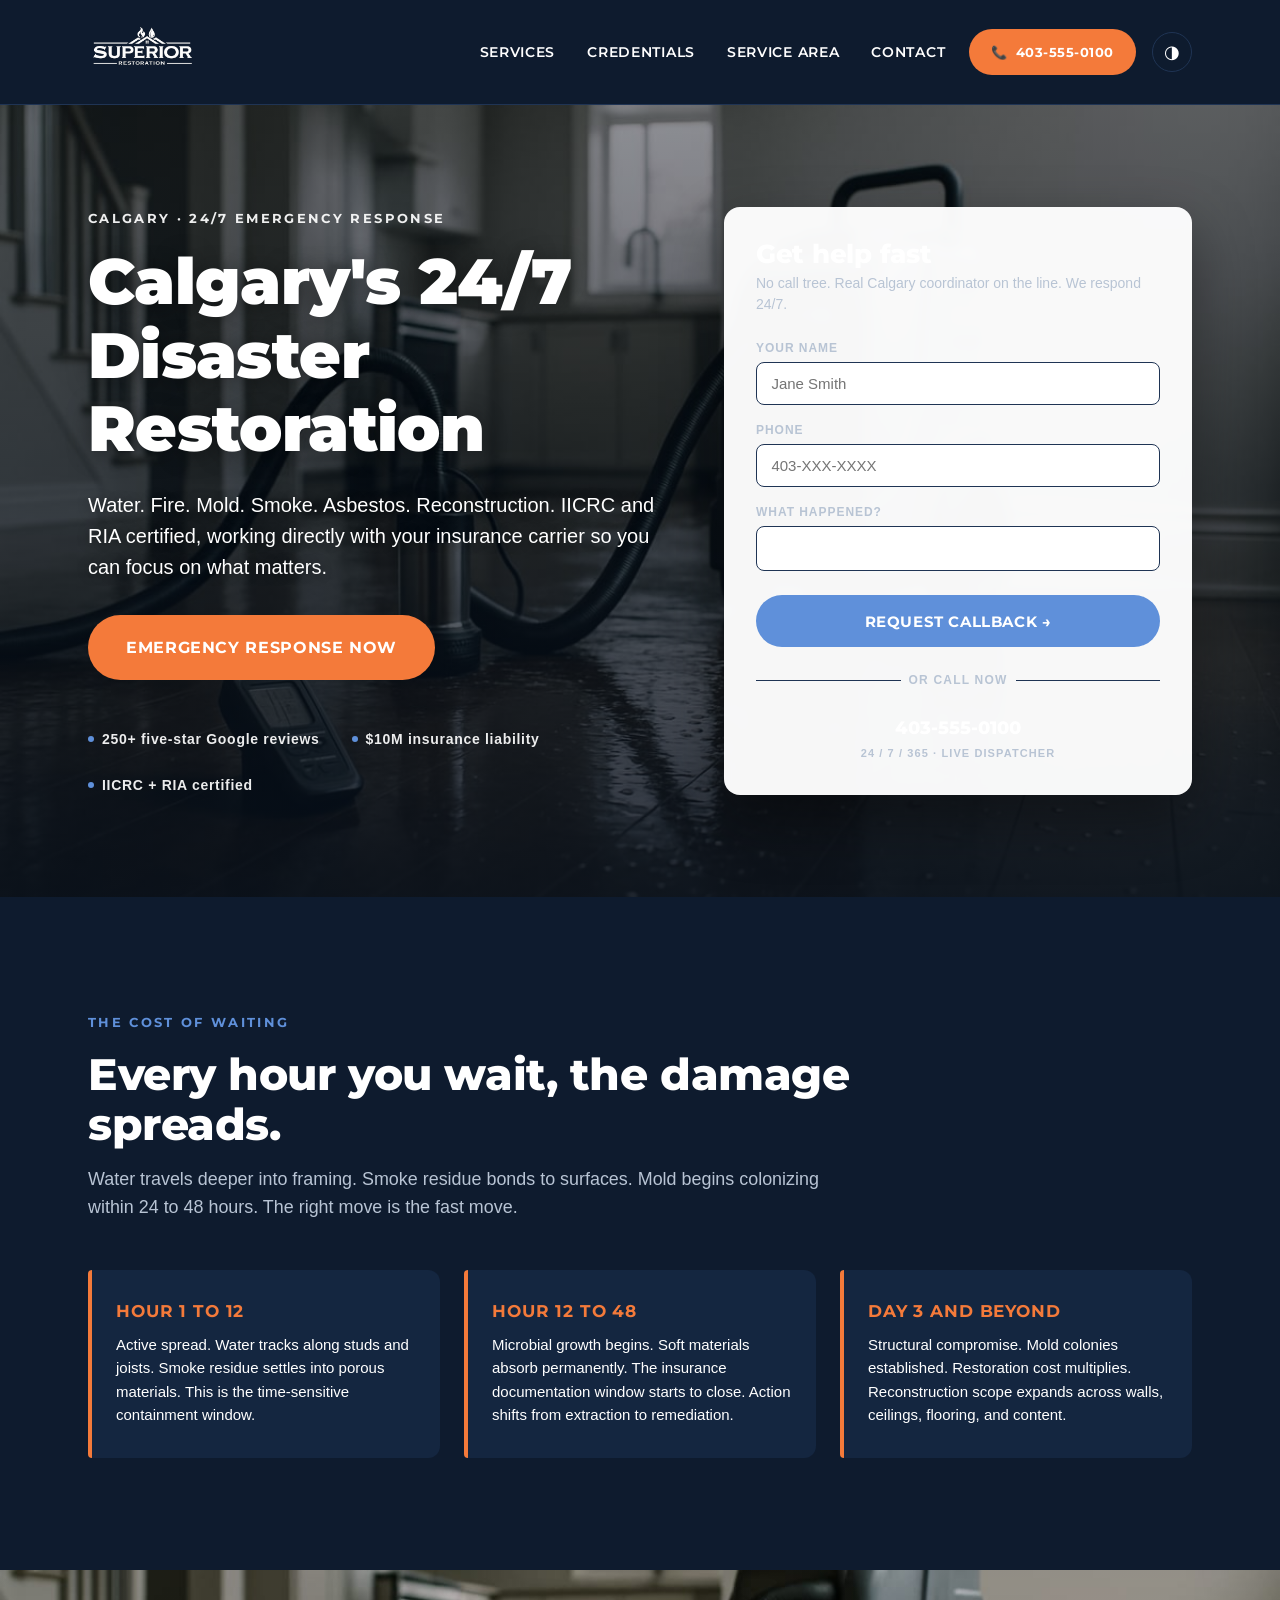
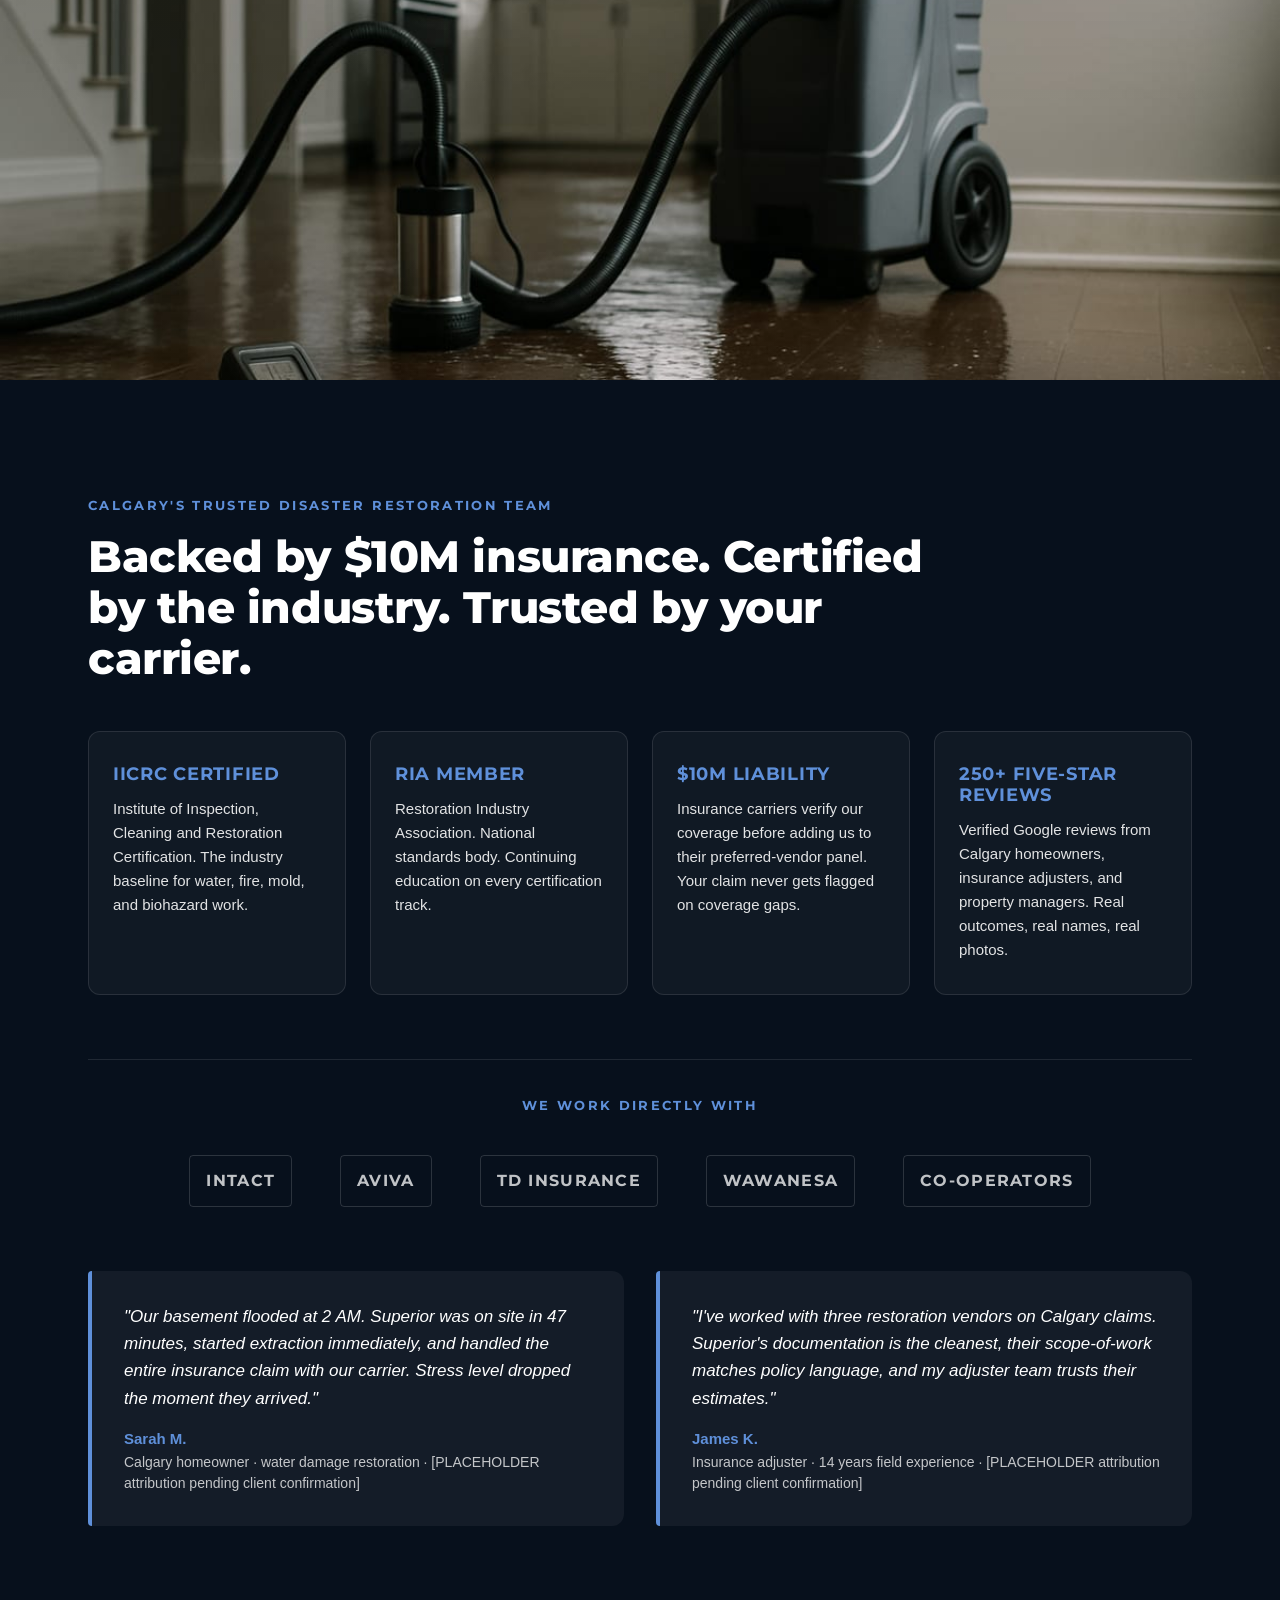
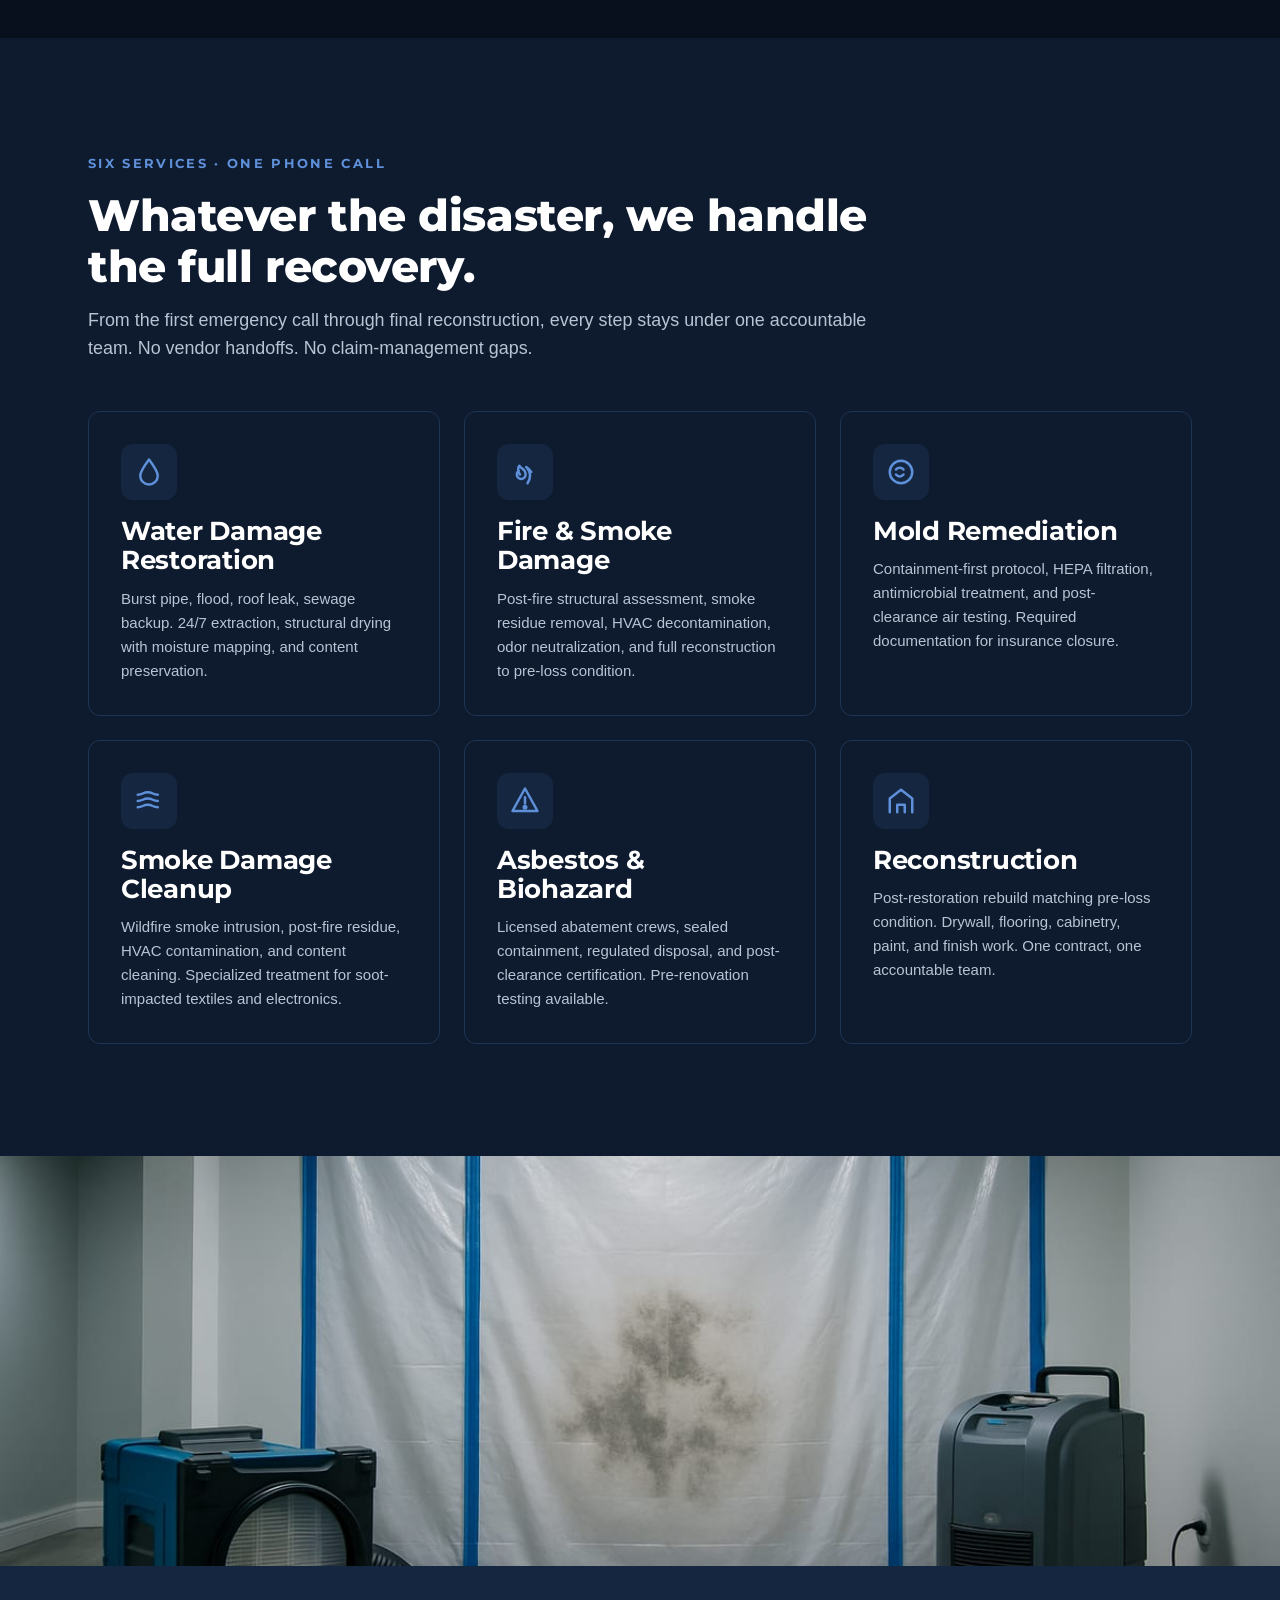
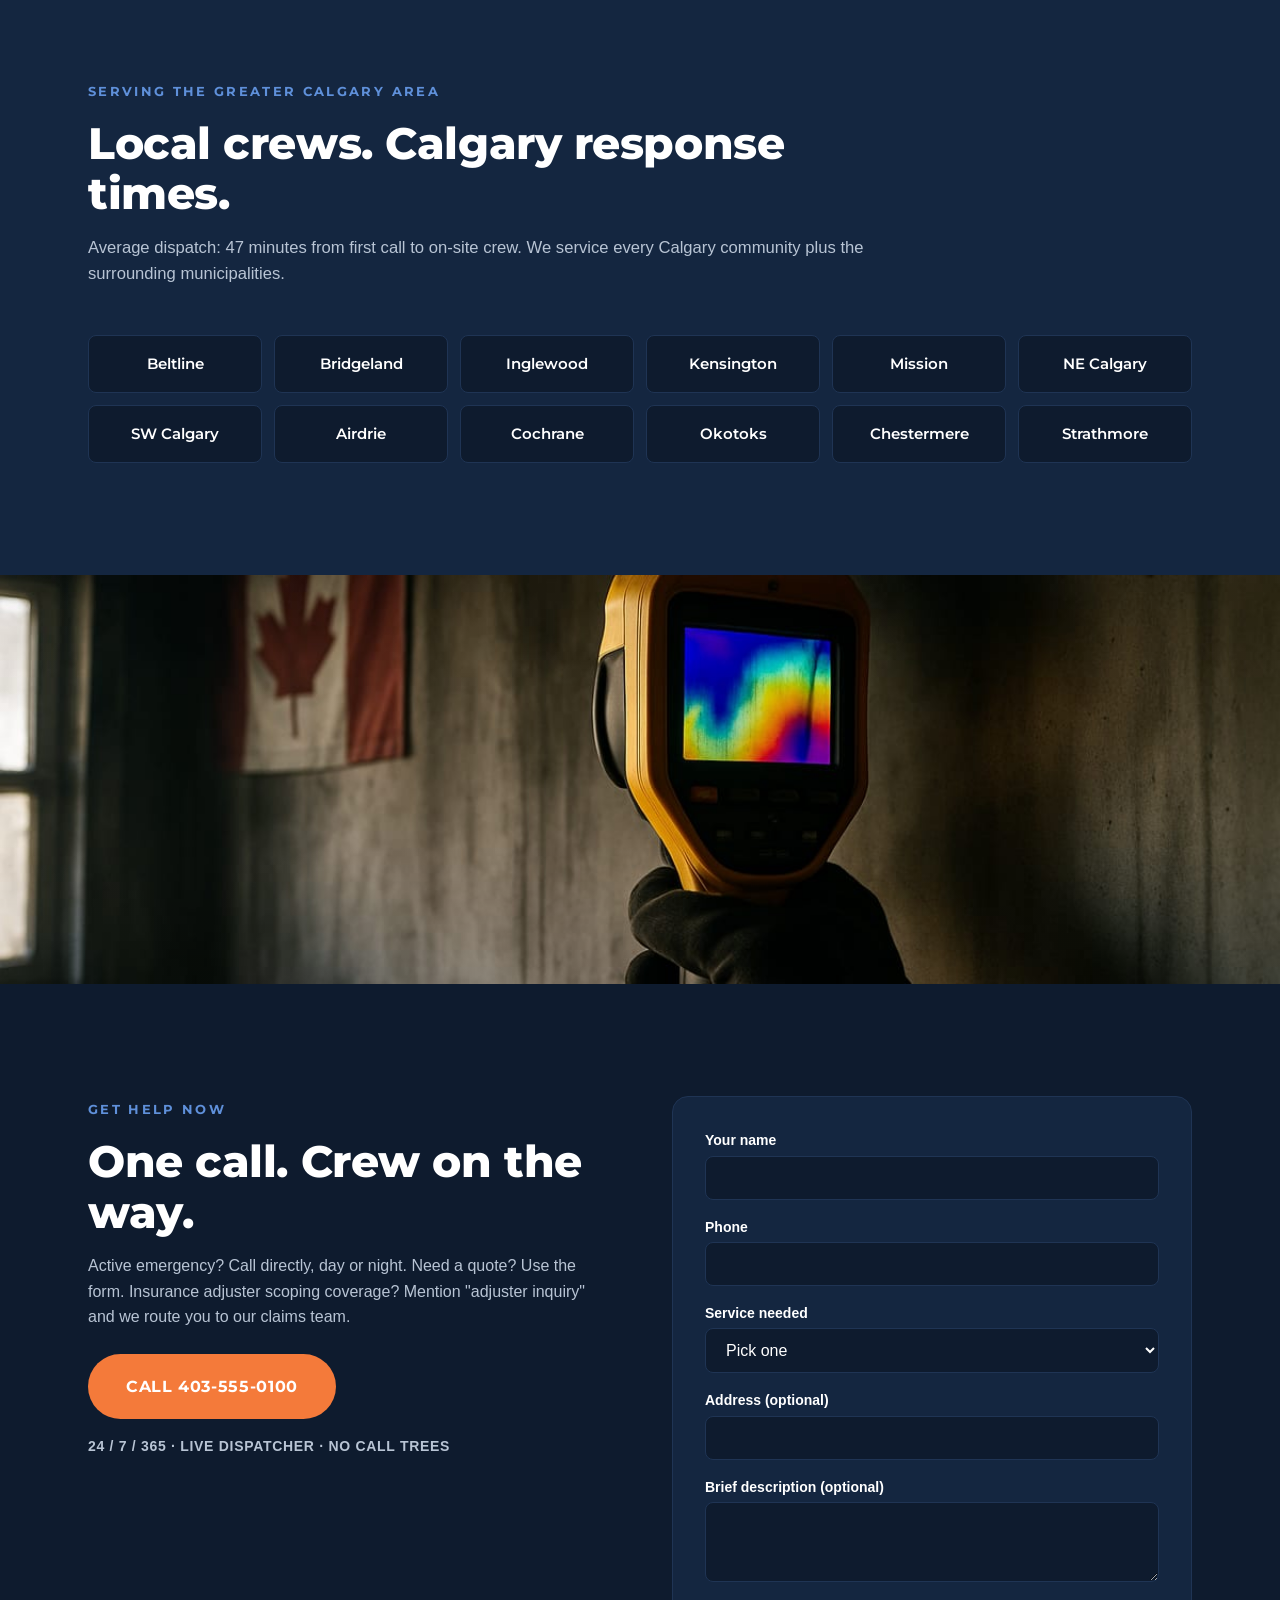
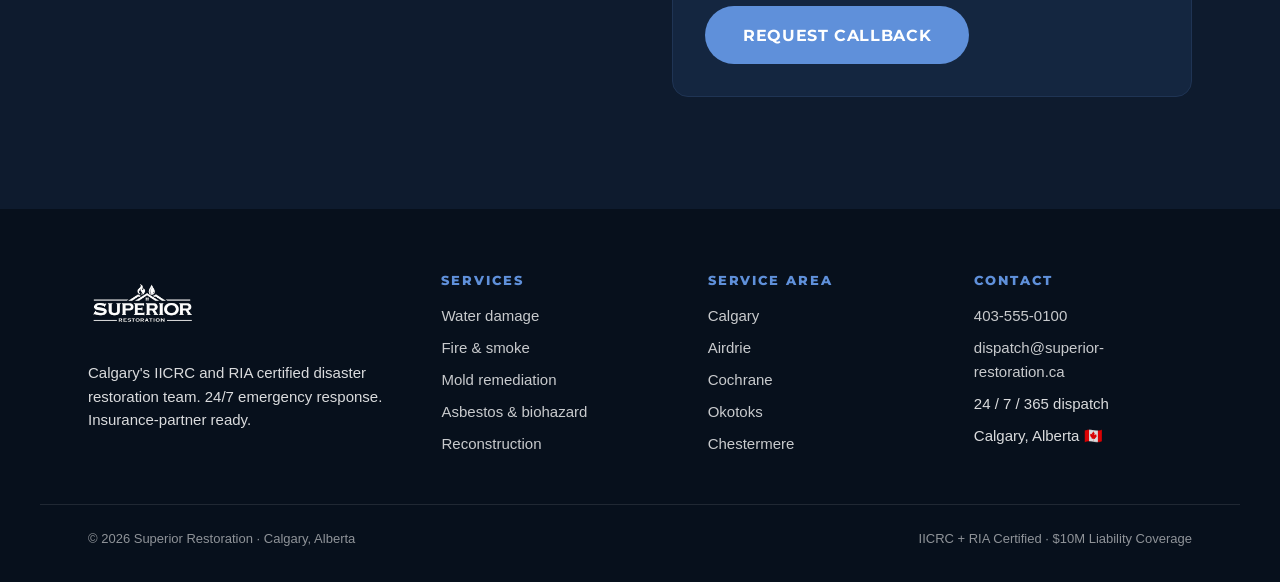
==== styles/direction-01-fullscreen-hero/dark.html @ 26d1ed57 "Superior Restoration · Direction 1 v3 · LTL Creative homepage direction review 3 directions (Full-Sc" ====
<!DOCTYPE html>
<!--
  Superior Restoration · Direction 1 · A07 Full-Screen Hero · DARK MODE
  S20 skeleton-first build · video hero references sister-brand placeholder
  Fresh Veo restoration-scene loop replaces hero video before deploy (Del review gate per L-024)
-->
<html lang="en" data-mode="dark">
<head>
  <meta charset="utf-8">
  <meta name="viewport" content="width=device-width, initial-scale=1">
  <meta name="theme-color" content="#0E1B2E">

  <title>Calgary's 24/7 Disaster Restoration | Superior Restoration</title>
  <meta name="description" content="Calgary's IICRC + RIA certified disaster restoration team. 24/7 water, fire, mold, and biohazard response. We work directly with your insurance carrier. Call now.">
  <link rel="canonical" href="https://superior-restoration.ca/">

  <!-- Open Graph -->
  <meta property="og:type" content="website">
  <meta property="og:url" content="https://superior-restoration.ca/">
  <meta property="og:title" content="Calgary's 24/7 Disaster Restoration | Superior Restoration">
  <meta property="og:description" content="IICRC + RIA certified. $10M insurance liability. We work directly with your carrier. 24/7 emergency response across Calgary.">
  <meta property="og:image" content="https://superior-restoration.ca/og-image.jpg">

  <!-- Twitter Card -->
  <meta name="twitter:card" content="summary_large_image">
  <meta name="twitter:title" content="Calgary's 24/7 Disaster Restoration | Superior Restoration">
  <meta name="twitter:description" content="IICRC + RIA certified disaster restoration. 24/7 response across Calgary. Insurance-partner ready.">
  <meta name="twitter:image" content="https://superior-restoration.ca/og-image.jpg">

  <!-- Schema.org LocalBusiness -->
  <script type="application/ld+json">
  {
    "@context": "https://schema.org",
    "@type": "LocalBusiness",
    "name": "Superior Restoration",
    "image": "https://superior-restoration.ca/og-image.jpg",
    "url": "https://superior-restoration.ca/",
    "telephone": "+1-403-555-0100",
    "address": {
      "@type": "PostalAddress",
      "addressLocality": "Calgary",
      "addressRegion": "AB",
      "addressCountry": "CA"
    },
    "areaServed": ["Calgary", "Airdrie", "Cochrane", "Okotoks", "Chestermere", "Strathmore"],
    "aggregateRating": {
      "@type": "AggregateRating",
      "ratingValue": "4.9",
      "reviewCount": "250"
    },
    "openingHoursSpecification": {
      "@type": "OpeningHoursSpecification",
      "dayOfWeek": ["Monday","Tuesday","Wednesday","Thursday","Friday","Saturday","Sunday"],
      "opens": "00:00",
      "closes": "23:59"
    }
  }
  </script>

  <link rel="preconnect" href="https://fonts.googleapis.com">
  <link rel="preconnect" href="https://fonts.gstatic.com" crossorigin>
  <link rel="stylesheet" href="dark-tokens.css">
  <link rel="stylesheet" href="shared.css">
</head>
<body>

  <!-- HEADER -->
  <header class="site-header">
    <div class="container site-header__inner">
      <a href="/" class="logo-link" aria-label="Superior Restoration home">
        <img src="../../Logos/superior-restoration-logo-white.png" alt="Superior Restoration" loading="eager">
      </a>
      <nav class="site-nav" aria-label="Primary">
        <a href="#services">Services</a>
        <a href="#proof">Credentials</a>
        <a href="#evidence">Service Area</a>
        <a href="#contact">Contact</a>
      </nav>
      <div class="header-actions">
        <a href="tel:+14035550100" class="btn btn-emergency" aria-label="Call emergency line">
          <span aria-hidden="true">📞</span><span class="btn-label">403-555-0100</span>
        </a>
        <button class="mode-toggle" type="button" aria-label="Toggle light or dark mode">◑</button>
      </div>
    </div>
  </header>

  <main>

    <!-- SECTION 1 · HOOK (Full-screen video hero) -->
    <section class="hero" aria-label="Hero">
      <!--
        SKELETON-FIRST: hero references sister-brand video for local review only.
        Fresh Veo-generated Calgary restoration scene replaces this before deploy.
      -->
      <video class="hero__video" autoplay muted playsinline loop aria-hidden="true"
             poster="../../Images/d01-inline-water.jpg">
        <source src="../../Images/d01-hero-restoration.mp4" type="video/mp4">
      </video>
      <div class="hero__overlay" aria-hidden="true"></div>

      <div class="hero__inner container">
        <div class="hero__copy">
          <span class="eyebrow">Calgary · 24/7 Emergency Response</span>
          <h1>Calgary's 24/7 Disaster Restoration</h1>
          <p class="hero__sub">Water. Fire. Mold. Smoke. Asbestos. Reconstruction. IICRC and RIA certified, working directly with your insurance carrier so you can focus on what matters.</p>
          <div class="hero__cta">
            <a href="tel:+14035550100" class="btn btn-emergency btn-lg">Emergency Response Now</a>
          </div>
          <div class="hero__trust">
            <span>250+ five-star Google reviews</span>
            <span>$10M insurance liability</span>
            <span>IICRC + RIA certified</span>
          </div>
        </div>

        <form class="hero__form-card" aria-label="Quick request form">
          <div>
            <h2>Get help fast</h2>
            <p class="form-lead">No call tree. Real Calgary coordinator on the line. We respond 24/7.</p>
          </div>
          <label>
            <span>Your name</span>
            <input type="text" name="name" required autocomplete="name" placeholder="Jane Smith">
          </label>
          <label>
            <span>Phone</span>
            <input type="tel" name="phone" required autocomplete="tel" placeholder="403-XXX-XXXX">
          </label>
          <label>
            <span>What happened?</span>
            <select name="service" required>
              <option value="">Pick one</option>
              <option>Water damage / flood</option>
              <option>Fire / smoke damage</option>
              <option>Mold remediation</option>
              <option>Asbestos / biohazard</option>
              <option>Reconstruction only</option>
              <option>Insurance adjuster inquiry</option>
            </select>
          </label>
          <button type="submit" class="btn btn-primary">Request callback →</button>
          <div class="form-or"><span>or call now</span></div>
          <div class="form-phone">
            <a href="tel:+14035550100">403-555-0100</a>
            <small>24 / 7 / 365 · Live dispatcher</small>
          </div>
        </form>
      </div>
    </section>

    <!-- SECTION 2 · PROBLEM -->
    <section class="problem">
      <div class="container">
        <div class="problem__head">
          <span class="eyebrow">The Cost of Waiting</span>
          <h2>Every hour you wait, the damage spreads.</h2>
          <p class="problem__lead">Water travels deeper into framing. Smoke residue bonds to surfaces. Mold begins colonizing within 24 to 48 hours. The right move is the fast move.</p>
        </div>
        <div class="problem__grid">
          <div class="problem__cell">
            <h3>Hour 1 to 12</h3>
            <p>Active spread. Water tracks along studs and joists. Smoke residue settles into porous materials. This is the time-sensitive containment window.</p>
          </div>
          <div class="problem__cell">
            <h3>Hour 12 to 48</h3>
            <p>Microbial growth begins. Soft materials absorb permanently. The insurance documentation window starts to close. Action shifts from extraction to remediation.</p>
          </div>
          <div class="problem__cell">
            <h3>Day 3 and beyond</h3>
            <p>Structural compromise. Mold colonies established. Restoration cost multiplies. Reconstruction scope expands across walls, ceilings, flooring, and content.</p>
          </div>
        </div>
      </div>
    </section>

    <!-- Atmospheric band 1 · water extraction -->
    <div class="image-band image-band--water" role="img" aria-label="Professional water extraction equipment in a Calgary home interior"></div>

    <!-- SECTION 3 · PROOF (Sonic Boom reversal — runs BEFORE solution) -->
    <section class="proof" id="proof">
      <div class="container">
        <span class="eyebrow">Calgary's Trusted Disaster Restoration Team</span>
        <h2>Backed by $10M insurance. Certified by the industry. Trusted by your carrier.</h2>

        <div class="proof__grid">
          <div class="proof__credential">
            <h3>IICRC Certified</h3>
            <p>Institute of Inspection, Cleaning and Restoration Certification. The industry baseline for water, fire, mold, and biohazard work.</p>
          </div>
          <div class="proof__credential">
            <h3>RIA Member</h3>
            <p>Restoration Industry Association. National standards body. Continuing education on every certification track.</p>
          </div>
          <div class="proof__credential">
            <h3>$10M Liability</h3>
            <p>Insurance carriers verify our coverage before adding us to their preferred-vendor panel. Your claim never gets flagged on coverage gaps.</p>
          </div>
          <div class="proof__credential">
            <h3>250+ Five-Star Reviews</h3>
            <p>Verified Google reviews from Calgary homeowners, insurance adjusters, and property managers. Real outcomes, real names, real photos.</p>
          </div>
        </div>

        <div class="proof__partners">
          <span class="eyebrow">We Work Directly With</span>
          <div class="partner-row">
            <span class="partner">Intact</span>
            <span class="partner">Aviva</span>
            <span class="partner">TD Insurance</span>
            <span class="partner">Wawanesa</span>
            <span class="partner">Co-operators</span>
          </div>
        </div>

        <div class="proof__testimonials">
          <figure class="testimonial">
            <blockquote>"Our basement flooded at 2 AM. Superior was on site in 47 minutes, started extraction immediately, and handled the entire insurance claim with our carrier. Stress level dropped the moment they arrived."</blockquote>
            <figcaption>
              <strong>Sarah M.</strong>
              Calgary homeowner · water damage restoration · [PLACEHOLDER attribution pending client confirmation]
            </figcaption>
          </figure>
          <figure class="testimonial">
            <blockquote>"I've worked with three restoration vendors on Calgary claims. Superior's documentation is the cleanest, their scope-of-work matches policy language, and my adjuster team trusts their estimates."</blockquote>
            <figcaption>
              <strong>James K.</strong>
              Insurance adjuster · 14 years field experience · [PLACEHOLDER attribution pending client confirmation]
            </figcaption>
          </figure>
        </div>
      </div>
    </section>

    <!-- SECTION 4 · SOLUTION (6-service grid) -->
    <section class="services" id="services">
      <div class="container">
        <div class="services__head">
          <span class="eyebrow">Six Services · One Phone Call</span>
          <h2>Whatever the disaster, we handle the full recovery.</h2>
          <p class="problem__lead">From the first emergency call through final reconstruction, every step stays under one accountable team. No vendor handoffs. No claim-management gaps.</p>
        </div>
        <div class="services__grid">
          <article class="service-card">
            <div class="service-icon" aria-hidden="true">
              <svg viewBox="0 0 24 24" fill="none" stroke="currentColor" stroke-width="2" stroke-linecap="round" stroke-linejoin="round"><path d="M12 2c4.5 6 7 10 7 13a7 7 0 1 1-14 0c0-3 2.5-7 7-13z"/></svg>
            </div>
            <h3>Water Damage Restoration</h3>
            <p>Burst pipe, flood, roof leak, sewage backup. 24/7 extraction, structural drying with moisture mapping, and content preservation.</p>
          </article>
          <article class="service-card">
            <div class="service-icon" aria-hidden="true">
              <svg viewBox="0 0 24 24" fill="none" stroke="currentColor" stroke-width="2" stroke-linecap="round" stroke-linejoin="round"><path d="M8 14s-1.5-2-1.5-4 1-3 1-3 .5 1 2 2 3 3 3 5a3.5 3.5 0 0 1-7 0c0-2 1.5-3 1.5-3"/><path d="M14 21s2-3 2-6c0-4-3-7-3-7s2 1 4 4"/></svg>
            </div>
            <h3>Fire &amp; Smoke Damage</h3>
            <p>Post-fire structural assessment, smoke residue removal, HVAC decontamination, odor neutralization, and full reconstruction to pre-loss condition.</p>
          </article>
          <article class="service-card">
            <div class="service-icon" aria-hidden="true">
              <svg viewBox="0 0 24 24" fill="none" stroke="currentColor" stroke-width="2" stroke-linecap="round" stroke-linejoin="round"><circle cx="12" cy="12" r="9"/><path d="M8 10c1.5-2 4.5-2 6 0M8 14c1.5 2 4.5 2 6 0"/></svg>
            </div>
            <h3>Mold Remediation</h3>
            <p>Containment-first protocol, HEPA filtration, antimicrobial treatment, and post-clearance air testing. Required documentation for insurance closure.</p>
          </article>
          <article class="service-card">
            <div class="service-icon" aria-hidden="true">
              <svg viewBox="0 0 24 24" fill="none" stroke="currentColor" stroke-width="2" stroke-linecap="round" stroke-linejoin="round"><path d="M3 7c4 0 4-2 8-2s4 2 8 2M3 12c4 0 4-2 8-2s4 2 8 2M3 17c4 0 4-2 8-2s4 2 8 2"/></svg>
            </div>
            <h3>Smoke Damage Cleanup</h3>
            <p>Wildfire smoke intrusion, post-fire residue, HVAC contamination, and content cleaning. Specialized treatment for soot-impacted textiles and electronics.</p>
          </article>
          <article class="service-card">
            <div class="service-icon" aria-hidden="true">
              <svg viewBox="0 0 24 24" fill="none" stroke="currentColor" stroke-width="2" stroke-linecap="round" stroke-linejoin="round"><polygon points="12 2 22 20 2 20 12 2"/><line x1="12" y1="9" x2="12" y2="14"/><circle cx="12" cy="17" r="1"/></svg>
            </div>
            <h3>Asbestos &amp; Biohazard</h3>
            <p>Licensed abatement crews, sealed containment, regulated disposal, and post-clearance certification. Pre-renovation testing available.</p>
          </article>
          <article class="service-card">
            <div class="service-icon" aria-hidden="true">
              <svg viewBox="0 0 24 24" fill="none" stroke="currentColor" stroke-width="2" stroke-linecap="round" stroke-linejoin="round"><path d="M3 21V10l9-7 9 7v11"/><path d="M9 21v-6h6v6"/></svg>
            </div>
            <h3>Reconstruction</h3>
            <p>Post-restoration rebuild matching pre-loss condition. Drywall, flooring, cabinetry, paint, and finish work. One contract, one accountable team.</p>
          </article>
        </div>
      </div>
    </section>

    <!-- Atmospheric band 2 · mold containment -->
    <div class="image-band image-band--mold" role="img" aria-label="Professional mold remediation containment setup in a Calgary basement"></div>

    <!-- SECTION 5 · EVIDENCE (Calgary service area) -->
    <section class="evidence" id="evidence">
      <div class="container">
        <div class="evidence__head">
          <span class="eyebrow">Serving the Greater Calgary Area</span>
          <h2>Local crews. Calgary response times.</h2>
          <p class="evidence__lead">Average dispatch: 47 minutes from first call to on-site crew. We service every Calgary community plus the surrounding municipalities.</p>
        </div>
        <div class="evidence__locations">
          <a href="#">Beltline</a>
          <a href="#">Bridgeland</a>
          <a href="#">Inglewood</a>
          <a href="#">Kensington</a>
          <a href="#">Mission</a>
          <a href="#">NE Calgary</a>
          <a href="#">SW Calgary</a>
          <a href="#">Airdrie</a>
          <a href="#">Cochrane</a>
          <a href="#">Okotoks</a>
          <a href="#">Chestermere</a>
          <a href="#">Strathmore</a>
        </div>
      </div>
    </section>

    <!-- Atmospheric band 3 · thermal assessment -->
    <div class="image-band image-band--thermal" role="img" aria-label="Professional thermal imaging assessment of fire damage in a Calgary home"></div>

    <!-- SECTION 6 · ACTION (Contact) -->
    <section class="action" id="contact">
      <div class="container">
        <div class="action__grid">
          <div class="action__copy">
            <span class="eyebrow">Get Help Now</span>
            <h2>One call. Crew on the way.</h2>
            <p>Active emergency? Call directly, day or night. Need a quote? Use the form. Insurance adjuster scoping coverage? Mention "adjuster inquiry" and we route you to our claims team.</p>
            <a href="tel:+14035550100" class="btn btn-emergency btn-lg">Call 403-555-0100</a>
            <p class="action__hours">24 / 7 / 365 · Live dispatcher · No call trees</p>
          </div>
          <form class="action__form" aria-label="Quote request form">
            <label>
              <span>Your name</span>
              <input type="text" name="name" required autocomplete="name">
            </label>
            <label>
              <span>Phone</span>
              <input type="tel" name="phone" required autocomplete="tel">
            </label>
            <label>
              <span>Service needed</span>
              <select name="service" required>
                <option value="">Pick one</option>
                <option>Water damage</option>
                <option>Fire or smoke</option>
                <option>Mold remediation</option>
                <option>Asbestos or biohazard</option>
                <option>Reconstruction</option>
                <option>Insurance adjuster inquiry</option>
              </select>
            </label>
            <label>
              <span>Address (optional)</span>
              <input type="text" name="address" autocomplete="street-address">
            </label>
            <label>
              <span>Brief description (optional)</span>
              <textarea name="message" rows="3"></textarea>
            </label>
            <button type="submit" class="btn btn-primary btn-lg">Request Callback</button>
          </form>
        </div>
      </div>
    </section>

  </main>

  <!-- FOOTER -->
  <footer class="site-footer">
    <div class="container site-footer__inner">
      <div class="site-footer__brand">
        <img src="../../Logos/superior-restoration-logo-white.png" alt="Superior Restoration" loading="lazy">
        <p>Calgary's IICRC and RIA certified disaster restoration team. 24/7 emergency response. Insurance-partner ready.</p>
      </div>
      <div class="footer-col">
        <h4>Services</h4>
        <ul>
          <li><a href="#services">Water damage</a></li>
          <li><a href="#services">Fire &amp; smoke</a></li>
          <li><a href="#services">Mold remediation</a></li>
          <li><a href="#services">Asbestos &amp; biohazard</a></li>
          <li><a href="#services">Reconstruction</a></li>
        </ul>
      </div>
      <div class="footer-col">
        <h4>Service Area</h4>
        <ul>
          <li><a href="#evidence">Calgary</a></li>
          <li><a href="#evidence">Airdrie</a></li>
          <li><a href="#evidence">Cochrane</a></li>
          <li><a href="#evidence">Okotoks</a></li>
          <li><a href="#evidence">Chestermere</a></li>
        </ul>
      </div>
      <div class="footer-col">
        <h4>Contact</h4>
        <ul>
          <li><a href="tel:+14035550100">403-555-0100</a></li>
          <li><a href="mailto:dispatch@superior-restoration.ca">dispatch@superior-restoration.ca</a></li>
          <li>24 / 7 / 365 dispatch</li>
          <li>Calgary, Alberta 🇨🇦</li>
        </ul>
      </div>
    </div>
    <div class="container site-footer__bottom">
      <span>© 2026 Superior Restoration · Calgary, Alberta</span>
      <span>IICRC + RIA Certified · $10M Liability Coverage</span>
    </div>
  </footer>

  <!-- Sticky mobile bottom CTA bar (Hard Constraint #10) -->
  <div class="sticky-mobile-cta" aria-hidden="false">
    <a href="tel:+14035550100" class="btn btn-emergency">Call 403-555-0100</a>
  </div>

  <!-- Back to top -->
  <button class="back-to-top" type="button" aria-label="Back to top">
    <svg viewBox="0 0 24 24" fill="none" stroke="currentColor" stroke-width="2.5" stroke-linecap="round" stroke-linejoin="round" aria-hidden="true">
      <path d="M12 19V5M5 12l7-7 7 7"/>
    </svg>
  </button>

  <script>
    // Mode toggle (persists via localStorage)
    (function(){
      const KEY = 'sr-mode';
      const root = document.documentElement;
      const btn = document.querySelector('.mode-toggle');
      const saved = localStorage.getItem(KEY);
      if (saved === 'light' || saved === 'dark') {
        const wantDark = saved === 'dark';
        const onDarkPage = location.pathname.endsWith('dark.html');
        if (wantDark && !onDarkPage) location.replace('dark.html');
        if (!wantDark && onDarkPage) location.replace('light.html');
      }
      if (btn) {
        btn.addEventListener('click', () => {
          const onDark = location.pathname.endsWith('dark.html');
          localStorage.setItem(KEY, onDark ? 'light' : 'dark');
          location.href = onDark ? 'light.html' : 'dark.html';
        });
      }
    })();

    // Back-to-top scroll behavior
    (function(){
      const btn = document.querySelector('.back-to-top');
      if (!btn) return;
      const reduced = window.matchMedia('(prefers-reduced-motion: reduce)').matches;
      const onScroll = () => btn.classList.toggle('visible', window.scrollY > 600);
      btn.addEventListener('click', () => {
        window.scrollTo({ top: 0, behavior: reduced ? 'auto' : 'smooth' });
      });
      window.addEventListener('scroll', onScroll, { passive: true });
      onScroll();
    })();
  </script>

</body>
</html>
---- styles/direction-01-fullscreen-hero/dark-tokens.css ----
/* Direction 1 · Full-Screen Hero · DARK MODE TOKENS
   Per clients/ltl/superior-restoration/STYLE-GUIDE.md Section 1
   Inverted register — deep navy bg, light text, sky accent moves to primary.
*/

:root[data-mode="dark"] {
  /* FILL tokens (inverted) */
  --color-primary:        #5F90DA;   /* sky accent becomes primary on dark */
  --color-primary-mid:    #1A487D;
  --color-accent:         #1A487D;   /* navy becomes decorative on dark */

  /* TEXT tokens */
  --color-primary-dk:     #5F90DA;   /* light sky reads on deep navy bg */

  /* Neutral tokens */
  --color-bg:             #0E1B2E;   /* deep navy primary surface */
  --color-bg-soft:        #142640;   /* alt section bg */
  --color-bg-deep:        #07101C;   /* deeper sections (inverted from light's deep-on-white) */
  --color-ink:            #FFFFFF;
  --color-ink-on-deep:    #FFFFFF;
  --color-ink-mute:       #B8C4D4;
  --color-line:           #1F3454;

  /* Functional — accent = logo orange brightened for dark bg, keeps 4.5:1+ */
  --color-emergency:      #F47A3A;
  --color-emergency-hover:#E66427;
  --color-success:        #4ADE80;

  /* Hero overlay (lighter scrim on dark register — video is darker subject) */
  --hero-overlay:         linear-gradient(180deg, rgba(7,16,28,0.45) 0%, rgba(7,16,28,0.70) 70%, rgba(7,16,28,0.85) 100%);

  /* Section padding (shared with light) */
  --section-y-mobile:     4rem;
  --section-y-desktop:    7rem;
  --section-x:            clamp(1.5rem, 4vw, 3rem);

  /* Container widths */
  --container-default:    1200px;
  --container-narrow:     720px;

  /* Spacing scale */
  --space-xxs: 0.25rem;
  --space-xs:  0.5rem;
  --space-sm:  0.75rem;
  --space-md:  1rem;
  --space-lg:  1.5rem;
  --space-xl:  2rem;
  --space-xxl: 3rem;
  --space-3xl: 4rem;

  /* Type */
  --font-heading: 'Montserrat', 'Arial', sans-serif;
  --font-body:    'Arial', 'Helvetica Neue', sans-serif;

  /* Easing */
  --ease-emph:   cubic-bezier(0.2, 0.7, 0.2, 1);
}
---- styles/direction-01-fullscreen-hero/shared.css ----
/* Direction 1 · Full-Screen Hero · SHARED STRUCTURE
   Layout · components · typography · interactions
   Mode-agnostic — tokens swap via light-tokens.css / dark-tokens.css
   Per clients/ltl/superior-restoration/STYLE-GUIDE.md (Sonic Boom 6-section + 10 hard constraints)
*/

@import url('https://fonts.googleapis.com/css2?family=Montserrat:wght@400;500;600;700;800;900&display=swap');

/* ---------- Base ---------- */
*, *::before, *::after { box-sizing: border-box; }
html { scroll-behavior: smooth; }
body {
  margin: 0;
  font-family: var(--font-body);
  font-size: clamp(1rem, 1.1vw, 1.0625rem);
  line-height: 1.6;
  color: var(--color-ink);
  background: var(--color-bg);
  -webkit-font-smoothing: antialiased;
  transition: background 200ms var(--ease-emph), color 200ms var(--ease-emph);
}
img, svg, video { display: block; max-width: 100%; }

a { color: var(--color-primary-dk); text-decoration: none; }
a:hover { text-decoration: underline; text-underline-offset: 3px; }

h1, h2, h3, h4 {
  font-family: var(--font-heading);
  font-weight: 800;
  line-height: 1.15;
  margin: 0;
  color: var(--color-ink);
  letter-spacing: -0.01em;
}
h1 { font-size: clamp(2.25rem, 5.5vw, 4rem); font-weight: 900; }
h2 { font-size: clamp(1.875rem, 4vw, 2.75rem); font-weight: 800; }
h3 { font-size: clamp(1.25rem, 2vw, 1.625rem); font-weight: 700; }
p { margin: 0; }

.eyebrow {
  display: inline-block;
  font-family: var(--font-heading);
  font-size: 0.8125rem;
  font-weight: 700;
  letter-spacing: 0.18em;
  text-transform: uppercase;
  color: var(--color-primary-dk);
  margin-bottom: var(--space-md);
}

.container {
  width: 100%;
  max-width: var(--container-default);
  margin: 0 auto;
  padding-left: var(--section-x);
  padding-right: var(--section-x);
}

section {
  padding-top: var(--section-y-mobile);
  padding-bottom: var(--section-y-mobile);
}
@media (min-width: 768px) {
  section { padding-top: var(--section-y-desktop); padding-bottom: var(--section-y-desktop); }
}

/* ---------- Buttons (pill, ≥100px radius per Hard Constraint #9) ---------- */
.btn {
  display: inline-flex;
  align-items: center;
  justify-content: center;
  gap: var(--space-xs);
  padding: 0.9rem 1.75rem;
  min-height: 48px;
  border-radius: 100px;
  font-family: var(--font-heading);
  font-weight: 700;
  font-size: 0.9375rem;
  letter-spacing: 0.04em;
  text-transform: uppercase;
  text-decoration: none;
  border: 2px solid transparent;
  cursor: pointer;
  transition: background 200ms var(--ease-emph), color 200ms var(--ease-emph),
              transform 200ms var(--ease-emph), border-color 200ms var(--ease-emph);
}
.btn:hover { text-decoration: none; transform: translateY(-1px); }
.btn:focus-visible { outline: 2px solid var(--color-primary-dk); outline-offset: 3px; }

.btn-primary {
  background: var(--color-primary);
  color: #fff;
}
.btn-primary:hover { background: var(--color-primary-mid); }

.btn-emergency {
  background: var(--color-emergency);
  color: #fff;
}
.btn-emergency:hover { background: var(--color-emergency-hover); }

.btn-outline {
  background: transparent;
  color: #fff;
  border-color: rgba(255,255,255,0.65);
}
.btn-outline:hover { background: rgba(255,255,255,0.12); border-color: #fff; }

.btn-lg { padding: 1.1rem 2.25rem; font-size: 1rem; }

/* ---------- Header ---------- */
.site-header {
  position: sticky;
  top: 0;
  z-index: 50;
  background: var(--color-bg);
  border-bottom: 1px solid var(--color-line);
  transition: background 200ms var(--ease-emph), border-color 200ms var(--ease-emph);
}
.site-header__inner {
  display: flex;
  align-items: center;
  gap: var(--space-lg);
  padding-top: var(--space-md);
  padding-bottom: var(--space-md);
}
.logo-link { display: inline-flex; align-items: center; }
.logo-link img { height: 72px; width: auto; }
@media (max-width: 767px) {
  .logo-link img { height: 56px; }
}

.site-nav {
  display: none;
  gap: var(--space-xl);
  margin-left: auto;
}
@media (min-width: 1024px) {
  .site-nav { display: flex; }
}
.site-nav a {
  font-family: var(--font-heading);
  font-weight: 600;
  font-size: 0.875rem;
  letter-spacing: 0.05em;
  text-transform: uppercase;
  color: var(--color-ink);
  padding: var(--space-xs) 0;
}
.site-nav a:hover { color: var(--color-primary-dk); text-decoration: none; }

.header-actions {
  display: flex;
  align-items: center;
  gap: var(--space-md);
  margin-left: auto;
}
@media (min-width: 1024px) {
  .header-actions { margin-left: 0; }
}
.header-actions .btn-emergency { padding: 0.65rem 1.25rem; font-size: 0.8125rem; min-height: 40px; }
@media (max-width: 640px) {
  .header-actions .btn-emergency span.btn-label { display: none; }
}

.mode-toggle {
  display: inline-flex;
  align-items: center;
  justify-content: center;
  width: 40px; height: 40px;
  border-radius: 50%;
  background: transparent;
  border: 1px solid var(--color-line);
  color: var(--color-ink);
  font-size: 1.125rem;
  cursor: pointer;
  transition: background 200ms var(--ease-emph), border-color 200ms var(--ease-emph);
}
.mode-toggle:hover { background: var(--color-bg-soft); border-color: var(--color-primary-dk); }
.mode-toggle:focus-visible { outline: 2px solid var(--color-primary-dk); outline-offset: 3px; }

/* ---------- SECTION 1: HOOK (Full-screen hero) ---------- */
.hero {
  position: relative;
  overflow: hidden;
  min-height: 88vh;
  display: flex;
  align-items: center;
  color: #fff;
  padding-top: clamp(4rem, 8vh, 6rem);
  padding-bottom: clamp(4rem, 8vh, 6rem);
}
.hero__video {
  position: absolute;
  inset: 0;
  width: 100%;
  height: 100%;
  object-fit: cover;
  z-index: 0;
}
.hero__overlay {
  position: absolute;
  inset: 0;
  background: var(--hero-overlay);
  z-index: 1;
  pointer-events: none;
}
.hero__inner {
  position: relative;
  z-index: 2;
  display: grid;
  grid-template-columns: 1fr;
  gap: var(--space-xxl);
  align-items: center;
  width: 100%;
}
@media (min-width: 960px) {
  .hero__inner {
    grid-template-columns: minmax(0, 1.1fr) minmax(0, 0.9fr);
    gap: var(--space-3xl);
  }
}
.hero__copy { max-width: 600px; }
.hero__form-card {
  background: rgba(255,255,255,0.97);
  border-radius: 16px;
  padding: var(--space-xl);
  box-shadow: 0 24px 60px rgba(0,0,0,0.40);
  color: var(--color-ink);
  backdrop-filter: blur(4px);
  -webkit-backdrop-filter: blur(4px);
  display: grid;
  gap: var(--space-md);
}
.hero__form-card h2 {
  font-size: clamp(1.375rem, 2vw, 1.625rem);
  margin: 0 0 var(--space-xxs);
  color: var(--color-ink);
}
.hero__form-card .form-lead {
  font-size: 0.875rem;
  color: var(--color-ink-mute);
  margin: 0 0 var(--space-xs);
  line-height: 1.5;
}
.hero__form-card label {
  display: grid; gap: 4px;
  font-size: 0.75rem;
  font-weight: 700;
  letter-spacing: 0.08em;
  text-transform: uppercase;
  color: var(--color-ink-mute);
}
.hero__form-card input,
.hero__form-card select {
  font-family: var(--font-body);
  font-size: 0.9375rem;
  padding: 0.75rem 0.9rem;
  border: 1px solid var(--color-line);
  border-radius: 8px;
  background: #fff;
  color: var(--color-ink);
}
.hero__form-card input:focus,
.hero__form-card select:focus {
  outline: none;
  border-color: var(--color-primary-dk);
  box-shadow: 0 0 0 3px rgba(20,120,160,0.18);
}
.hero__form-card .btn { width: 100%; margin-top: var(--space-xs); }
.hero__form-card .form-or {
  display: flex; align-items: center; gap: var(--space-xs);
  font-size: 0.75rem;
  letter-spacing: 0.1em;
  text-transform: uppercase;
  color: var(--color-ink-mute);
  font-weight: 700;
  margin: var(--space-xs) 0;
}
.hero__form-card .form-or::before,
.hero__form-card .form-or::after {
  content: ""; flex: 1; height: 1px; background: var(--color-line);
}
.hero__form-card .form-phone {
  text-align: center;
  font-family: var(--font-heading);
  font-weight: 800;
  font-size: 1.125rem;
  color: var(--color-ink);
}
.hero__form-card .form-phone a { color: inherit; }
.hero__form-card .form-phone a:hover { color: var(--color-primary-dk); text-decoration: none; }
.hero__form-card .form-phone small {
  display: block;
  font-family: var(--font-body);
  font-size: 0.6875rem;
  letter-spacing: 0.1em;
  text-transform: uppercase;
  color: var(--color-ink-mute);
  font-weight: 700;
  margin-top: 2px;
}
.hero .eyebrow {
  color: #fff;
  opacity: 0.92;
}
.hero h1 {
  color: #fff;
  margin-bottom: var(--space-lg);
  text-shadow: 0 2px 24px rgba(0,0,0,0.4);
}
.hero__sub {
  font-size: clamp(1.0625rem, 1.6vw, 1.25rem);
  line-height: 1.55;
  max-width: 620px;
  margin-bottom: var(--space-xl);
  color: #fff;
  text-shadow: 0 1px 12px rgba(0,0,0,0.45);
}
.hero__cta {
  display: flex;
  flex-wrap: wrap;
  gap: var(--space-md);
  margin-bottom: var(--space-xxl);
}
.hero__trust {
  display: flex;
  flex-wrap: wrap;
  gap: var(--space-lg) var(--space-xl);
  font-size: 0.875rem;
  font-weight: 600;
  letter-spacing: 0.05em;
  color: rgba(255,255,255,0.92);
}
.hero__trust span {
  display: inline-flex;
  align-items: center;
  gap: var(--space-xs);
}
.hero__trust span::before {
  content: "";
  width: 6px; height: 6px;
  border-radius: 50%;
  background: var(--color-primary);
  display: inline-block;
}

/* Fallback when motion is suppressed */
@media (prefers-reduced-motion: reduce) {
  .hero__video { display: none; }
  .hero {
    background-image: linear-gradient(135deg, var(--color-bg-deep) 0%, var(--color-primary) 100%);
  }
}

/* ---------- SECTION 2: PROBLEM ---------- */
.problem {
  background: var(--color-bg);
}
.problem__head {
  max-width: 780px;
  margin-bottom: var(--space-xxl);
}
.problem h2 { margin-bottom: var(--space-md); }
.problem__lead {
  font-size: clamp(1.0625rem, 1.4vw, 1.1875rem);
  color: var(--color-ink-mute);
  line-height: 1.55;
}
.problem__grid {
  display: grid;
  grid-template-columns: repeat(auto-fit, minmax(260px, 1fr));
  gap: var(--space-lg);
}
.problem__cell {
  padding: var(--space-xl) var(--space-lg);
  background: var(--color-bg-soft);
  border-left: 4px solid var(--color-emergency);
  border-radius: 4px 12px 12px 4px;
}
.problem__cell h3 {
  font-size: 1.0625rem;
  letter-spacing: 0.05em;
  text-transform: uppercase;
  color: var(--color-emergency);
  margin-bottom: var(--space-sm);
}
.problem__cell p {
  font-size: 0.9375rem;
  color: var(--color-ink);
  line-height: 1.55;
}

/* ---------- Atmospheric image bands (between sections) ---------- */
.image-band {
  position: relative;
  width: 100%;
  height: clamp(260px, 32vw, 440px);
  background-size: cover;
  background-position: center center;
  overflow: hidden;
}
.image-band::after {
  content: "";
  position: absolute;
  inset: 0;
  background: linear-gradient(180deg,
    rgba(0,0,0,0.04) 0%,
    rgba(0,0,0,0) 35%,
    rgba(0,0,0,0) 65%,
    rgba(0,0,0,0.08) 100%);
  pointer-events: none;
}
.image-band--water  { background-image: url('../../Images/d01-inline-water.jpg'); }
.image-band--mold   { background-image: url('../../Images/d01-inline-mold.jpg'); }
.image-band--thermal{ background-image: url('../../Images/d01-inline-thermal.jpg'); }

/* ---------- SECTION 3: PROOF (Sonic Boom reversal — proof before solution) ---------- */
.proof {
  background: var(--color-bg-deep);
  color: var(--color-ink-on-deep);
}
.proof h2 {
  color: #fff;
  max-width: 880px;
  margin-bottom: var(--space-xxl);
}
.proof .eyebrow { color: var(--color-primary); }
.proof__grid {
  display: grid;
  grid-template-columns: repeat(auto-fit, minmax(240px, 1fr));
  gap: var(--space-lg);
  margin-bottom: var(--space-3xl);
}
.proof__credential {
  padding: var(--space-xl) var(--space-lg);
  background: rgba(255,255,255,0.04);
  border: 1px solid rgba(255,255,255,0.10);
  border-radius: 12px;
  transition: border-color 200ms var(--ease-emph), background 200ms var(--ease-emph);
}
.proof__credential:hover {
  border-color: var(--color-primary);
  background: rgba(255,255,255,0.07);
}
.proof__credential h3 {
  color: var(--color-primary);
  font-size: 1.125rem;
  letter-spacing: 0.04em;
  text-transform: uppercase;
  margin-bottom: var(--space-sm);
}
.proof__credential p {
  font-size: 0.9375rem;
  color: rgba(255,255,255,0.88);
  line-height: 1.6;
}

.proof__partners {
  text-align: center;
  margin-bottom: var(--space-3xl);
  padding-top: var(--space-xl);
  border-top: 1px solid rgba(255,255,255,0.10);
}
.partner-row {
  display: flex;
  flex-wrap: wrap;
  justify-content: center;
  align-items: center;
  gap: var(--space-lg) var(--space-xxl);
  margin-top: var(--space-lg);
}
.partner {
  font-family: var(--font-heading);
  font-weight: 700;
  font-size: 1rem;
  letter-spacing: 0.08em;
  text-transform: uppercase;
  color: rgba(255,255,255,0.75);
  padding: var(--space-sm) var(--space-md);
  border: 1px solid rgba(255,255,255,0.15);
  border-radius: 4px;
}

.proof__testimonials {
  display: grid;
  grid-template-columns: repeat(auto-fit, minmax(280px, 1fr));
  gap: var(--space-xl);
}
.testimonial {
  margin: 0;
  padding: var(--space-xl);
  background: rgba(255,255,255,0.05);
  border-left: 4px solid var(--color-primary);
  border-radius: 4px 12px 12px 4px;
}
.testimonial blockquote {
  margin: 0 0 var(--space-md);
  font-size: 1.0625rem;
  line-height: 1.6;
  color: #fff;
  font-style: italic;
}
.testimonial figcaption {
  font-size: 0.875rem;
  color: rgba(255,255,255,0.75);
  line-height: 1.5;
}
.testimonial figcaption strong {
  display: block;
  color: var(--color-primary);
  font-weight: 700;
  font-size: 0.9375rem;
  margin-bottom: 2px;
}

/* ---------- SECTION 4: SOLUTION ---------- */
.services {
  background: var(--color-bg);
}
.services__head {
  max-width: 780px;
  margin-bottom: var(--space-xxl);
}
.services h2 { margin-bottom: var(--space-md); }
.services__grid {
  display: grid;
  grid-template-columns: repeat(auto-fit, minmax(260px, 1fr));
  gap: var(--space-lg);
}
.service-card {
  padding: var(--space-xl);
  background: var(--color-bg);
  border: 1px solid var(--color-line);
  border-radius: 12px;
  transition: transform 250ms var(--ease-emph), box-shadow 250ms var(--ease-emph), border-color 250ms var(--ease-emph);
}
.service-card:hover {
  transform: translateY(-4px);
  box-shadow: 0 12px 28px rgba(26,72,125,0.10);
  border-color: var(--color-primary);
}
.service-icon {
  width: 56px;
  height: 56px;
  display: inline-flex;
  align-items: center;
  justify-content: center;
  border-radius: 12px;
  background: var(--color-bg-soft);
  color: var(--color-primary-dk);
  margin-bottom: var(--space-md);
}
.service-icon svg { width: 30px; height: 30px; }
.service-card h3 {
  margin-bottom: var(--space-sm);
  color: var(--color-ink);
}
.service-card p {
  font-size: 0.9375rem;
  color: var(--color-ink-mute);
  line-height: 1.6;
}

/* ---------- SECTION 5: EVIDENCE (locations) ---------- */
.evidence {
  background: var(--color-bg-soft);
}
.evidence__head {
  max-width: 780px;
  margin-bottom: var(--space-xl);
}
.evidence h2 { margin-bottom: var(--space-md); }
.evidence__lead {
  font-size: clamp(1rem, 1.3vw, 1.125rem);
  color: var(--color-ink-mute);
  line-height: 1.55;
  margin-bottom: var(--space-xxl);
}
.evidence__locations {
  display: grid;
  grid-template-columns: repeat(auto-fit, minmax(160px, 1fr));
  gap: var(--space-sm);
}
.evidence__locations a {
  display: block;
  padding: var(--space-md);
  background: var(--color-bg);
  border: 1px solid var(--color-line);
  border-radius: 8px;
  font-family: var(--font-heading);
  font-weight: 600;
  font-size: 0.9375rem;
  color: var(--color-ink);
  text-align: center;
  transition: background 200ms var(--ease-emph), color 200ms var(--ease-emph), border-color 200ms var(--ease-emph);
}
.evidence__locations a:hover {
  background: var(--color-primary);
  color: #fff;
  border-color: var(--color-primary);
  text-decoration: none;
}

/* ---------- SECTION 6: ACTION (Contact) ---------- */
.action {
  background: var(--color-bg);
  position: relative;
}
.action__grid {
  display: grid;
  grid-template-columns: 1fr;
  gap: var(--space-xxl);
}
@media (min-width: 880px) {
  .action__grid { grid-template-columns: 1fr 1fr; gap: var(--space-3xl); }
}
.action__copy h2 { margin-bottom: var(--space-md); }
.action__copy p { margin-bottom: var(--space-lg); color: var(--color-ink-mute); }
.action__copy .btn { margin-bottom: var(--space-md); }
.action__hours {
  font-size: 0.875rem;
  letter-spacing: 0.05em;
  text-transform: uppercase;
  color: var(--color-primary-dk);
  font-weight: 700;
}

.action__form {
  display: grid;
  gap: var(--space-md);
  padding: var(--space-xl);
  background: var(--color-bg-soft);
  border-radius: 16px;
  border: 1px solid var(--color-line);
}
.action__form label {
  display: grid;
  gap: var(--space-xxs);
  font-size: 0.875rem;
  font-weight: 600;
  color: var(--color-ink);
}
.action__form input,
.action__form select,
.action__form textarea {
  font-family: var(--font-body);
  font-size: 1rem;
  padding: 0.75rem 1rem;
  border: 1px solid var(--color-line);
  border-radius: 8px;
  background: var(--color-bg);
  color: var(--color-ink);
  transition: border-color 200ms var(--ease-emph), box-shadow 200ms var(--ease-emph);
}
.action__form input:focus,
.action__form select:focus,
.action__form textarea:focus {
  outline: none;
  border-color: var(--color-primary-dk);
  box-shadow: 0 0 0 3px rgba(20,120,160,0.18);
}
.action__form button { justify-self: start; margin-top: var(--space-xs); }

/* ---------- Footer ---------- */
.site-footer {
  background: var(--color-bg-deep);
  color: rgba(255,255,255,0.85);
  padding: var(--space-3xl) 0 var(--space-xl);
  font-size: 0.9375rem;
}
.site-footer__inner {
  display: grid;
  grid-template-columns: 1fr;
  gap: var(--space-xxl);
}
@media (min-width: 768px) {
  .site-footer__inner { grid-template-columns: 1.4fr 1fr 1fr 1fr; }
}
.footer-col h4 {
  color: var(--color-primary);
  font-size: 0.8125rem;
  letter-spacing: 0.15em;
  text-transform: uppercase;
  margin-bottom: var(--space-md);
}
.footer-col ul { list-style: none; padding: 0; margin: 0; display: grid; gap: var(--space-xs); }
.footer-col a { color: rgba(255,255,255,0.78); }
.footer-col a:hover { color: var(--color-primary); }
.site-footer__brand img { height: 72px; width: auto; margin-bottom: var(--space-md); }
.site-footer__brand p { line-height: 1.55; max-width: 320px; }
.site-footer__bottom {
  margin-top: var(--space-xxl);
  padding-top: var(--space-lg);
  border-top: 1px solid rgba(255,255,255,0.10);
  display: flex;
  flex-wrap: wrap;
  justify-content: space-between;
  gap: var(--space-md);
  font-size: 0.8125rem;
  color: rgba(255,255,255,0.55);
}

/* ---------- Sticky mobile bottom CTA bar (Hard Constraint #10) ---------- */
.sticky-mobile-cta {
  position: fixed;
  left: 0;
  right: 0;
  bottom: 0;
  z-index: 55;
  padding: var(--space-sm);
  background: var(--color-bg-deep);
  border-top: 1px solid rgba(255,255,255,0.12);
  display: flex;
  gap: var(--space-xs);
}
.sticky-mobile-cta .btn { flex: 1; min-height: 52px; }
@media (min-width: 768px) {
  .sticky-mobile-cta { display: none; }
}
@media (max-width: 767px) {
  body { padding-bottom: 72px; }
}

/* ---------- Back to top button (per CLAUDE.md S15 directive) ---------- */
.back-to-top {
  position: fixed;
  bottom: clamp(1rem, 3vw, 1.75rem);
  right: clamp(1rem, 3vw, 1.75rem);
  z-index: 60;
  width: 48px;
  height: 48px;
  border-radius: 50%;
  background: var(--color-primary);
  color: #fff;
  display: grid;
  place-items: center;
  cursor: pointer;
  opacity: 0;
  visibility: hidden;
  transform: translateY(8px);
  transition: opacity 240ms var(--ease-emph), transform 240ms var(--ease-emph),
              background 200ms var(--ease-emph), visibility 0s linear 240ms;
  border: 1px solid rgba(255,255,255,0.18);
  box-shadow: 0 8px 24px rgba(10,15,46,0.20);
}
.back-to-top.visible {
  opacity: 1;
  visibility: visible;
  transform: translateY(0);
  transition: opacity 240ms var(--ease-emph), transform 240ms var(--ease-emph),
              background 200ms var(--ease-emph), visibility 0s linear 0s;
}
.back-to-top:hover { background: var(--color-primary-mid); }
.back-to-top:focus-visible { outline: 2px solid var(--color-primary-dk); outline-offset: 3px; }
.back-to-top svg { width: 18px; height: 18px; }
@media (max-width: 767px) {
  .back-to-top { bottom: 80px; }
}

/* ---------- Reduced motion preferences ---------- */
@media (prefers-reduced-motion: reduce) {
  * { animation-duration: 0.001ms !important; transition-duration: 0.001ms !important; }
}
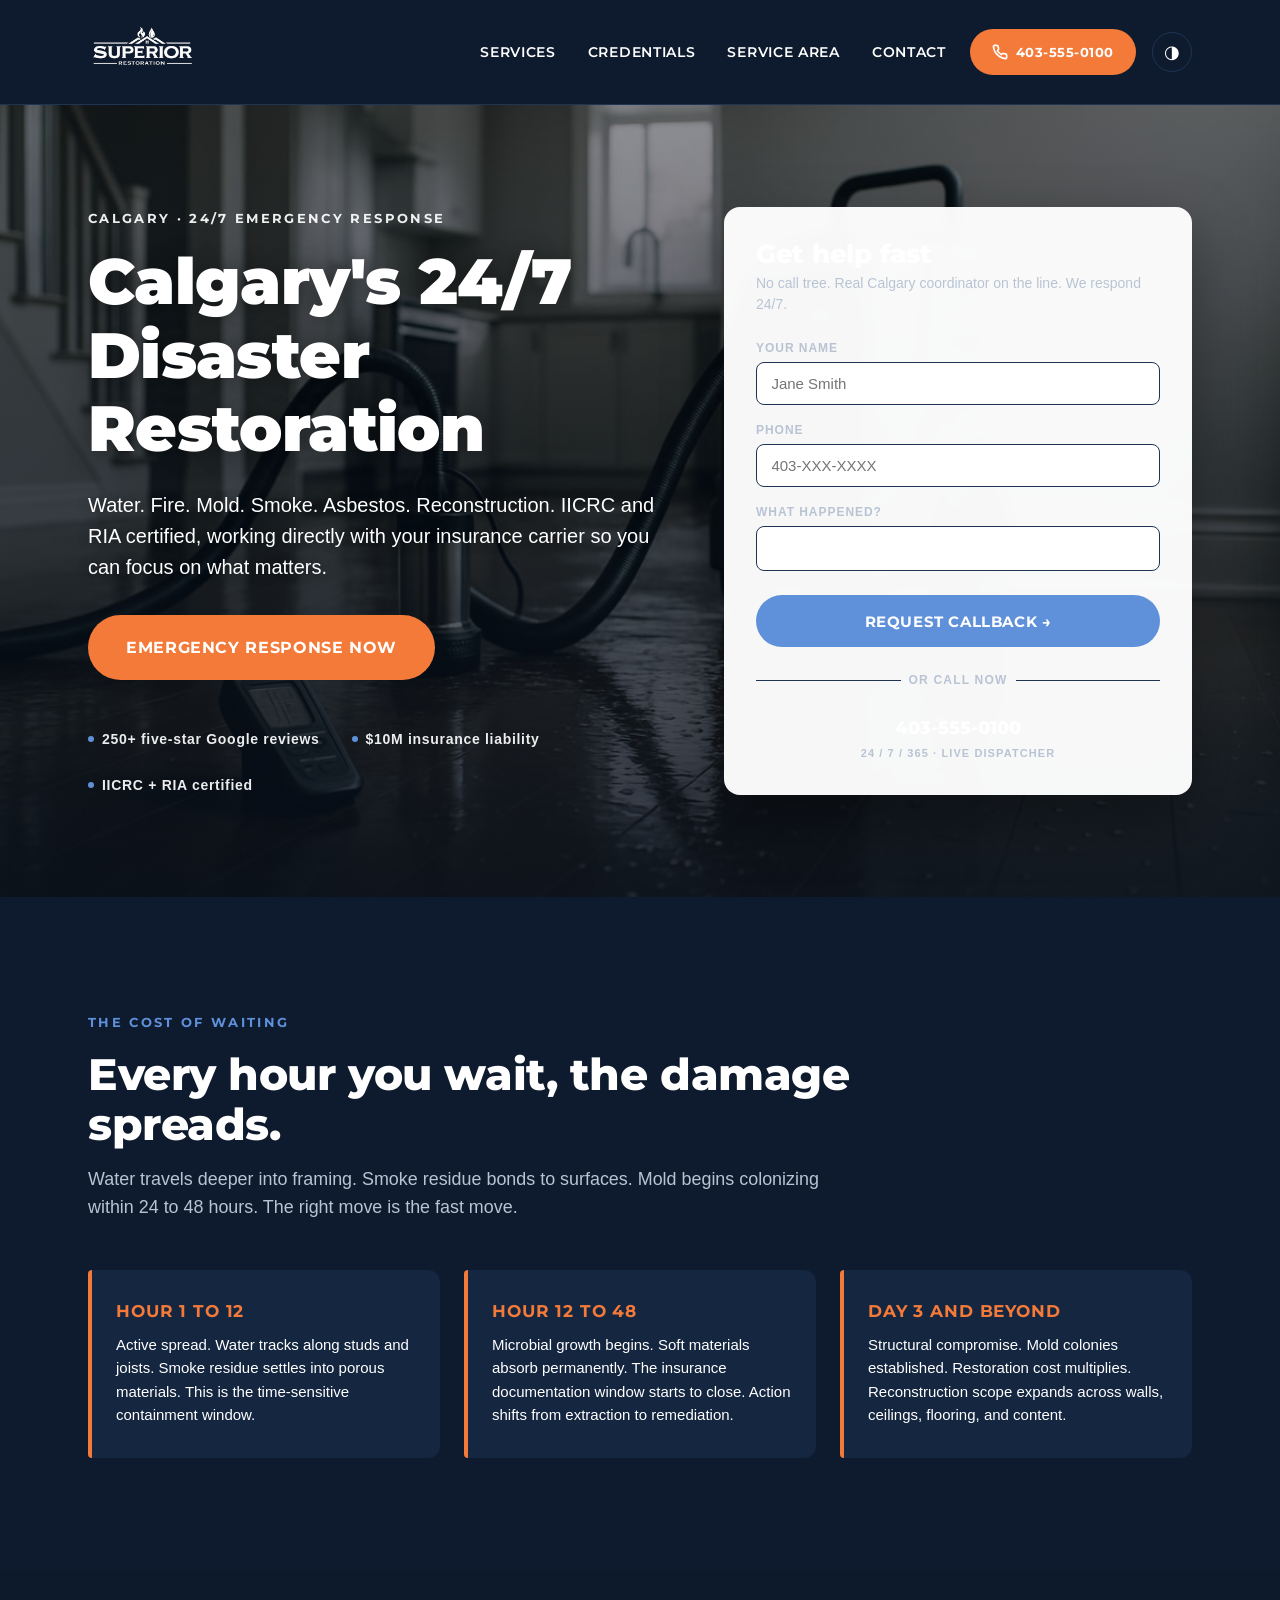
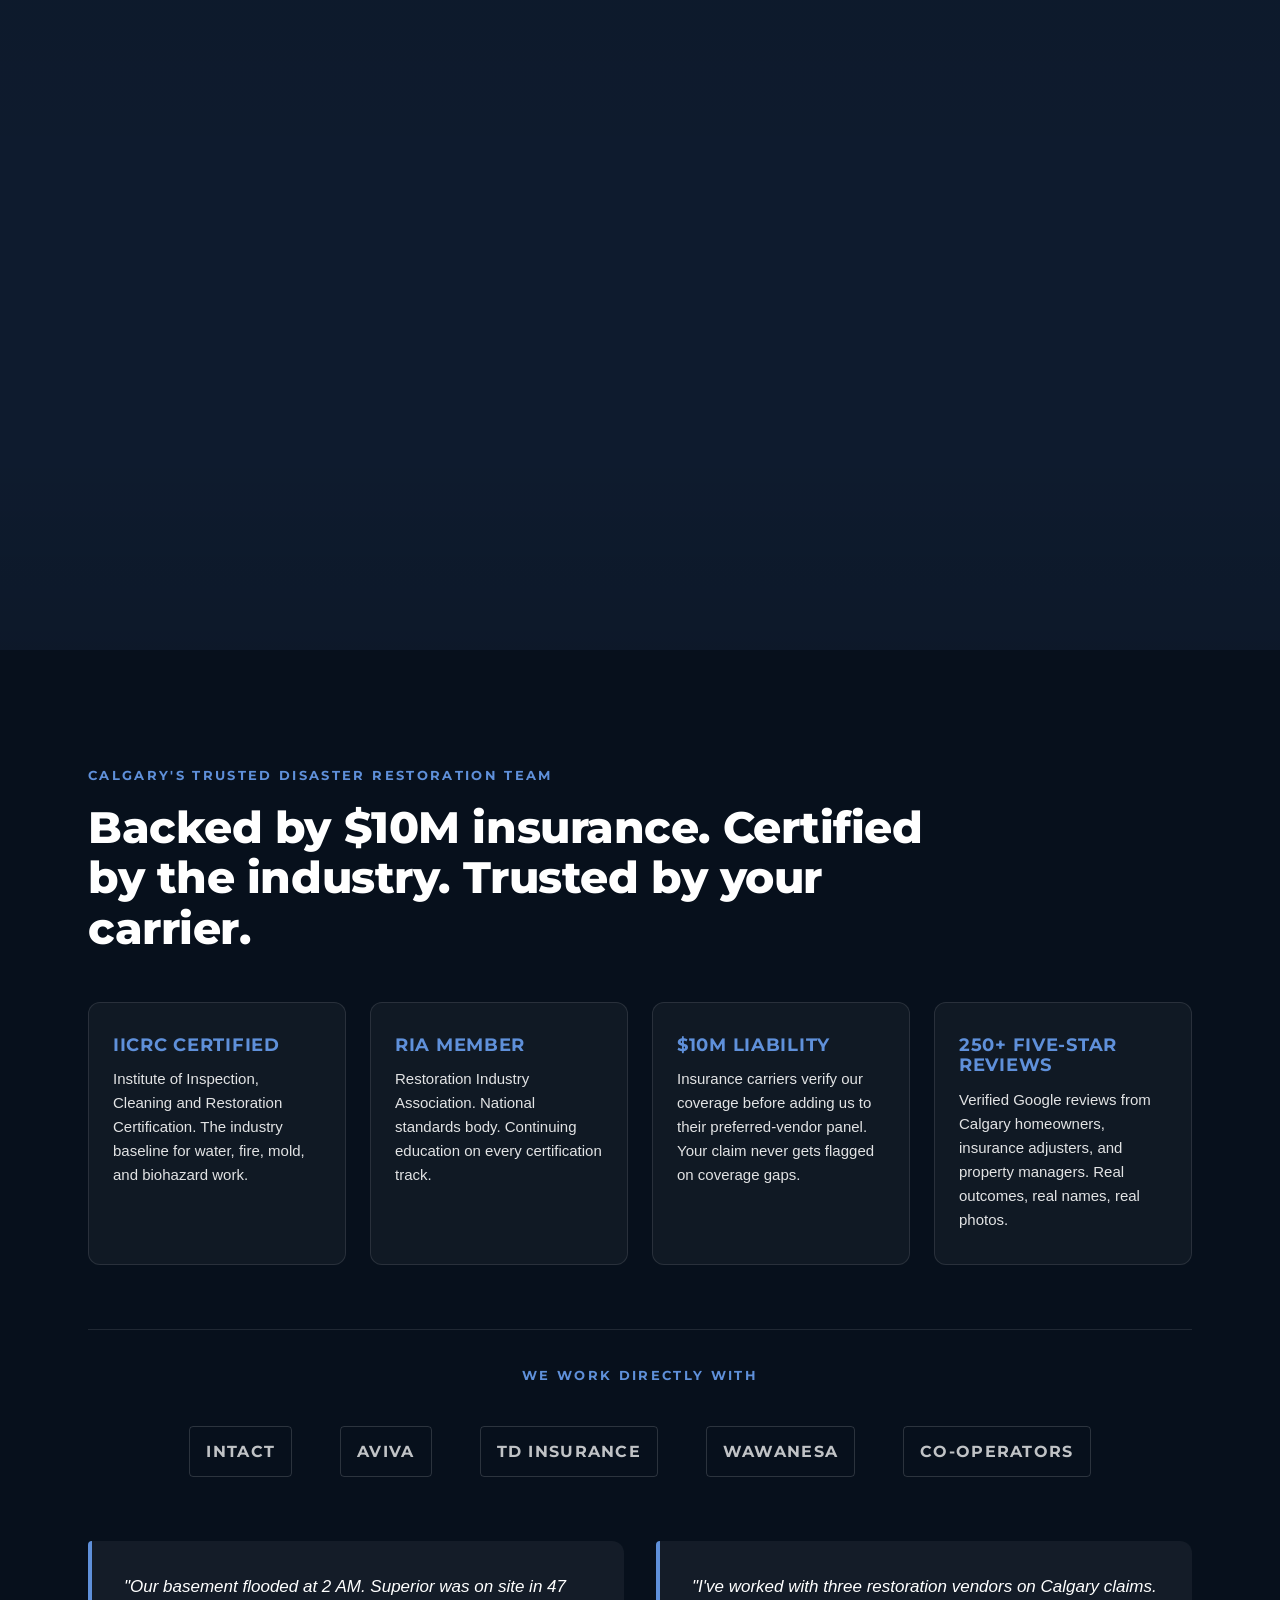
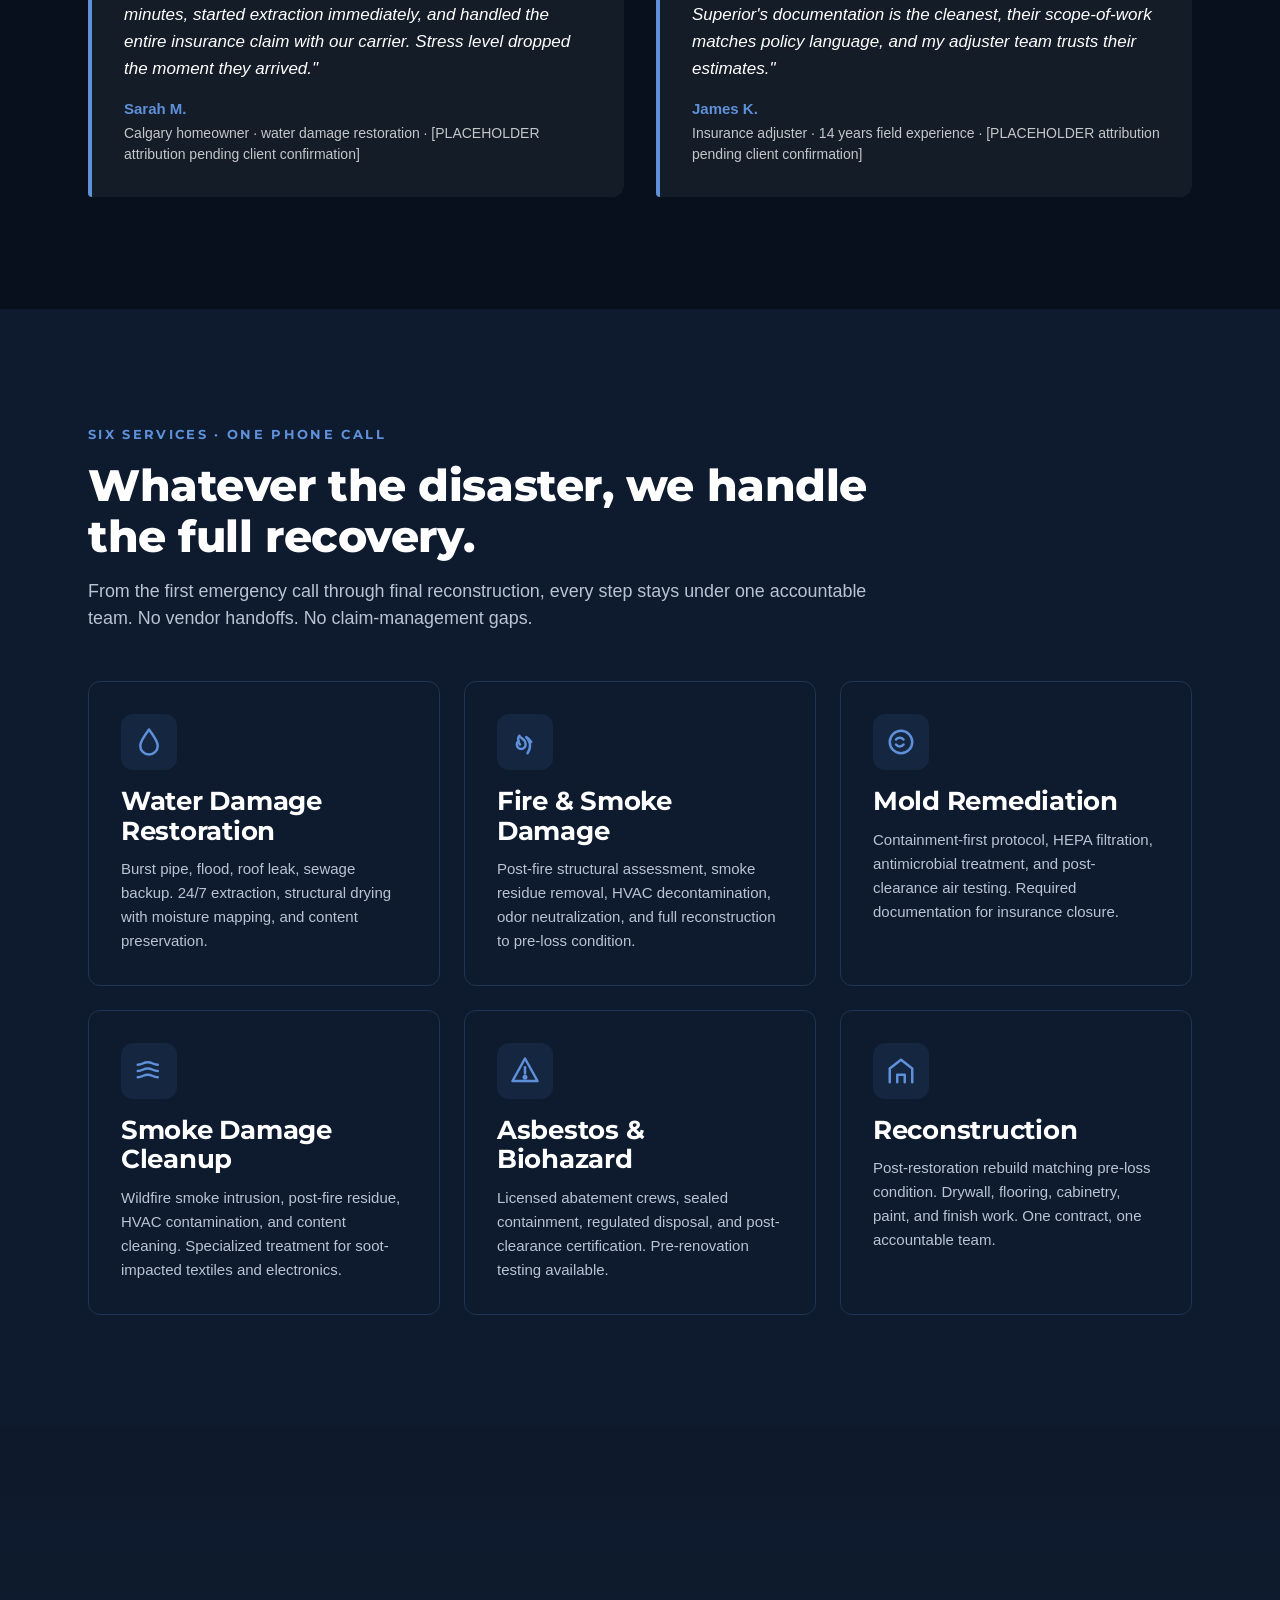
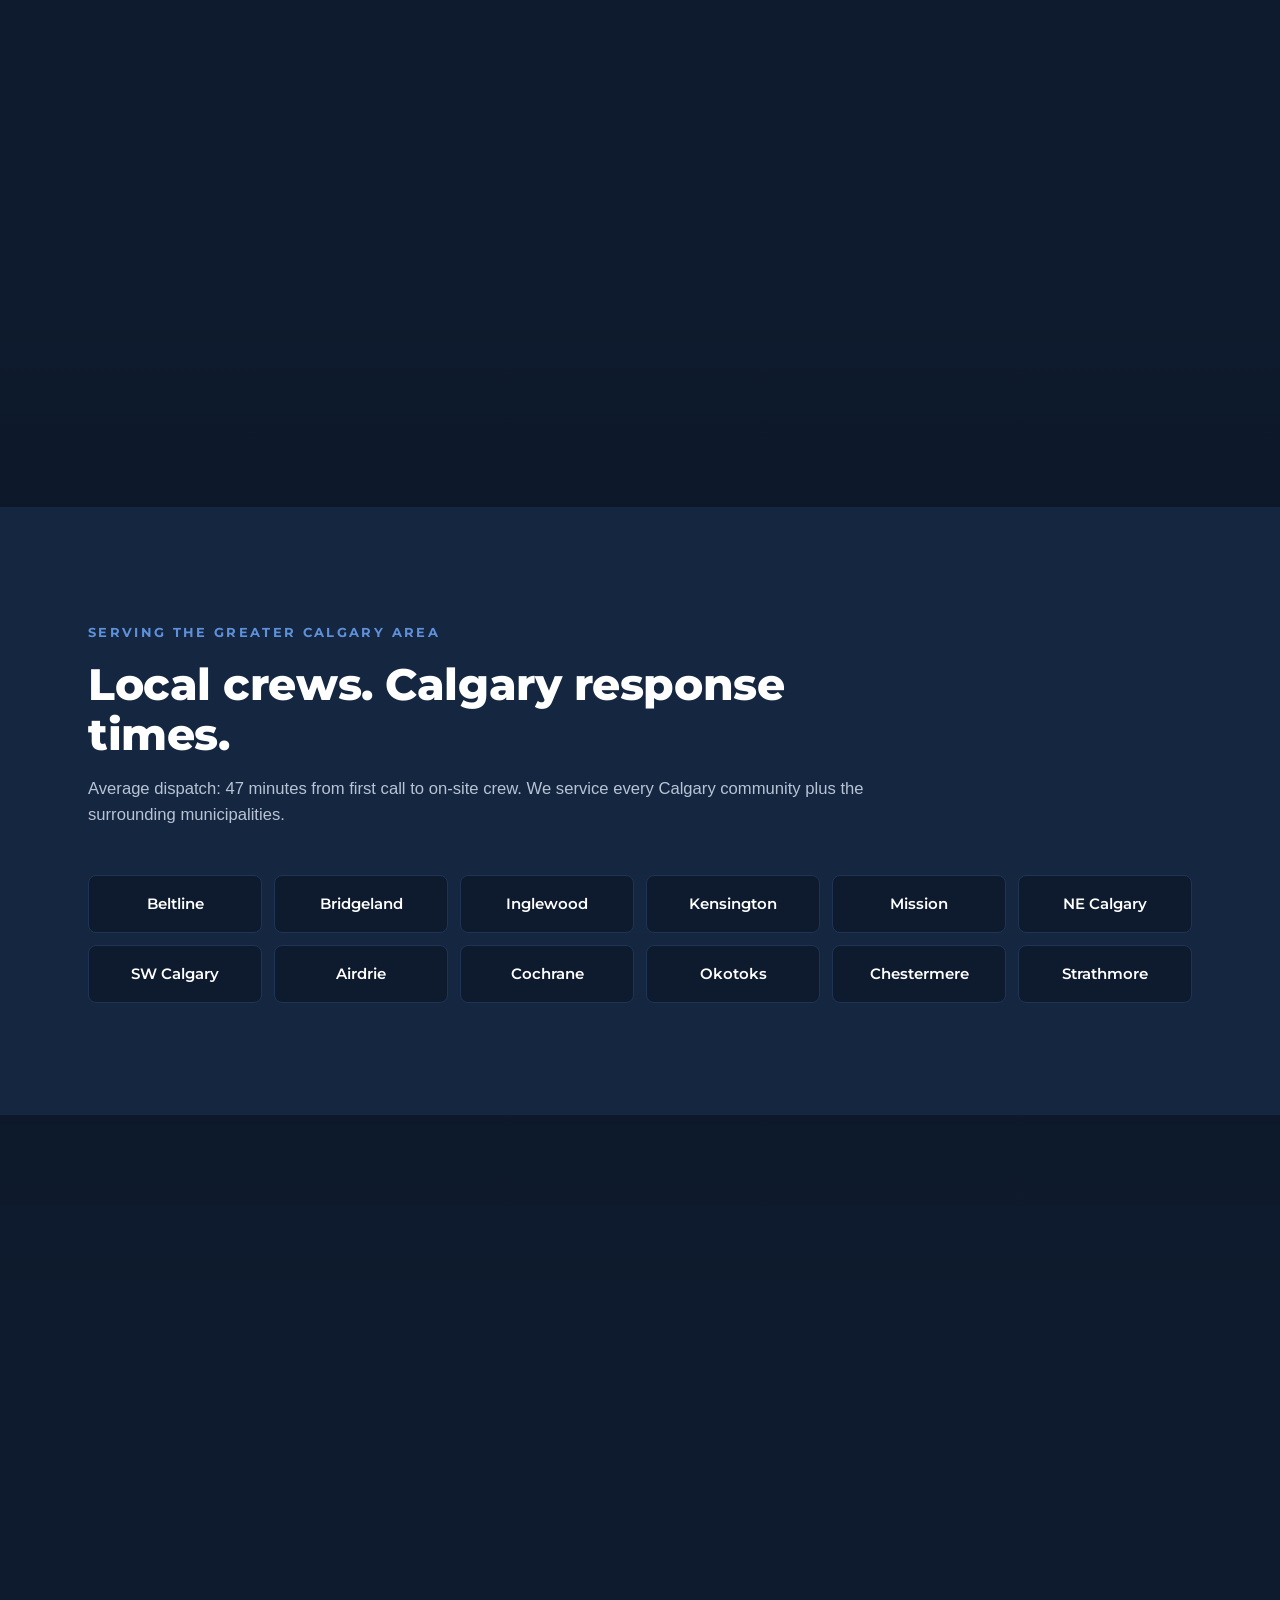
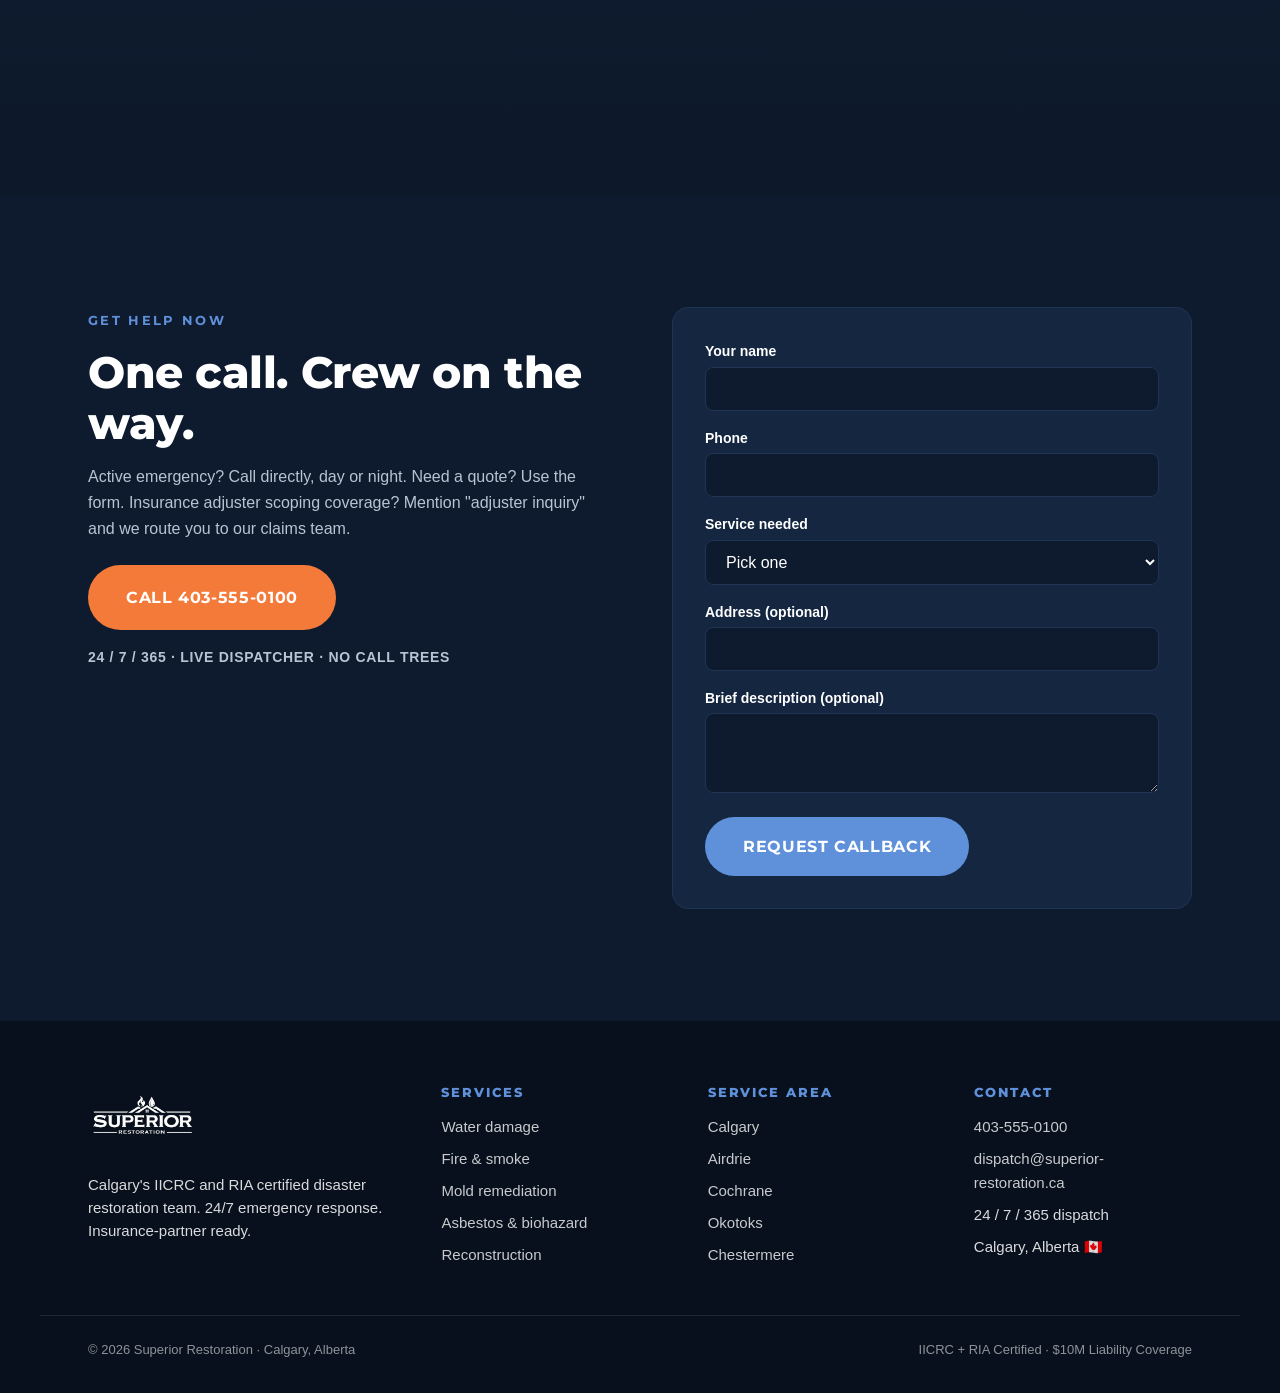
==== commit 57b58bbb: "Direction 1 v4 · scope trim + parallax bands + white phone icon + landing redirect - Removed Directi" ====
--- a/styles/direction-01-fullscreen-hero/dark.html
+++ b/styles/direction-01-fullscreen-hero/dark.html
@@ -78,7 +78,8 @@
       </nav>
       <div class="header-actions">
         <a href="tel:+14035550100" class="btn btn-emergency" aria-label="Call emergency line">
-          <span aria-hidden="true">📞</span><span class="btn-label">403-555-0100</span>
+          <svg aria-hidden="true" viewBox="0 0 24 24" fill="none" stroke="currentColor" stroke-width="2.5" stroke-linecap="round" stroke-linejoin="round" width="16" height="16"><path d="M22 16.92v3a2 2 0 0 1-2.18 2 19.79 19.79 0 0 1-8.63-3.07 19.5 19.5 0 0 1-6-6 19.79 19.79 0 0 1-3.07-8.67A2 2 0 0 1 4.11 2h3a2 2 0 0 1 2 1.72c.13.96.37 1.9.72 2.81a2 2 0 0 1-.45 2.11L8.09 9.91a16 16 0 0 0 6 6l1.27-1.27a2 2 0 0 1 2.11-.45c.91.35 1.85.59 2.81.72A2 2 0 0 1 22 16.92z"/></svg>
+          <span class="btn-label">403-555-0100</span>
         </a>
         <button class="mode-toggle" type="button" aria-label="Toggle light or dark mode">◑</button>
       </div>
--- a/styles/direction-01-fullscreen-hero/shared.css
+++ b/styles/direction-01-fullscreen-hero/shared.css
@@ -391,13 +391,14 @@
   line-height: 1.55;
 }
 
-/* ---------- Atmospheric image bands (between sections) ---------- */
+/* ---------- Atmospheric image bands (between sections) — parallax + cinematic ---------- */
 .image-band {
   position: relative;
   width: 100%;
-  height: clamp(260px, 32vw, 440px);
+  height: clamp(420px, 55vw, 680px);
   background-size: cover;
   background-position: center center;
+  background-attachment: fixed;  /* parallax effect on desktop */
   overflow: hidden;
 }
 .image-band::after {
@@ -405,15 +406,26 @@
   position: absolute;
   inset: 0;
   background: linear-gradient(180deg,
-    rgba(0,0,0,0.04) 0%,
-    rgba(0,0,0,0) 35%,
-    rgba(0,0,0,0) 65%,
-    rgba(0,0,0,0.08) 100%);
+    rgba(0,0,0,0.06) 0%,
+    rgba(0,0,0,0) 30%,
+    rgba(0,0,0,0) 70%,
+    rgba(0,0,0,0.10) 100%);
   pointer-events: none;
 }
 .image-band--water  { background-image: url('../../Images/d01-inline-water.jpg'); }
 .image-band--mold   { background-image: url('../../Images/d01-inline-mold.jpg'); }
 .image-band--thermal{ background-image: url('../../Images/d01-inline-thermal.jpg'); }
+
+/* iOS Safari + most mobile browsers don't support background-attachment: fixed reliably.
+   Fall back to scrolling background on touch/mobile, keep taller height for visual presence. */
+@media (max-width: 1024px), (hover: none) {
+  .image-band { background-attachment: scroll; height: clamp(360px, 48vw, 520px); }
+}
+
+/* Honor prefers-reduced-motion — disable parallax */
+@media (prefers-reduced-motion: reduce) {
+  .image-band { background-attachment: scroll; }
+}
 
 /* ---------- SECTION 3: PROOF (Sonic Boom reversal — proof before solution) ---------- */
 .proof {
